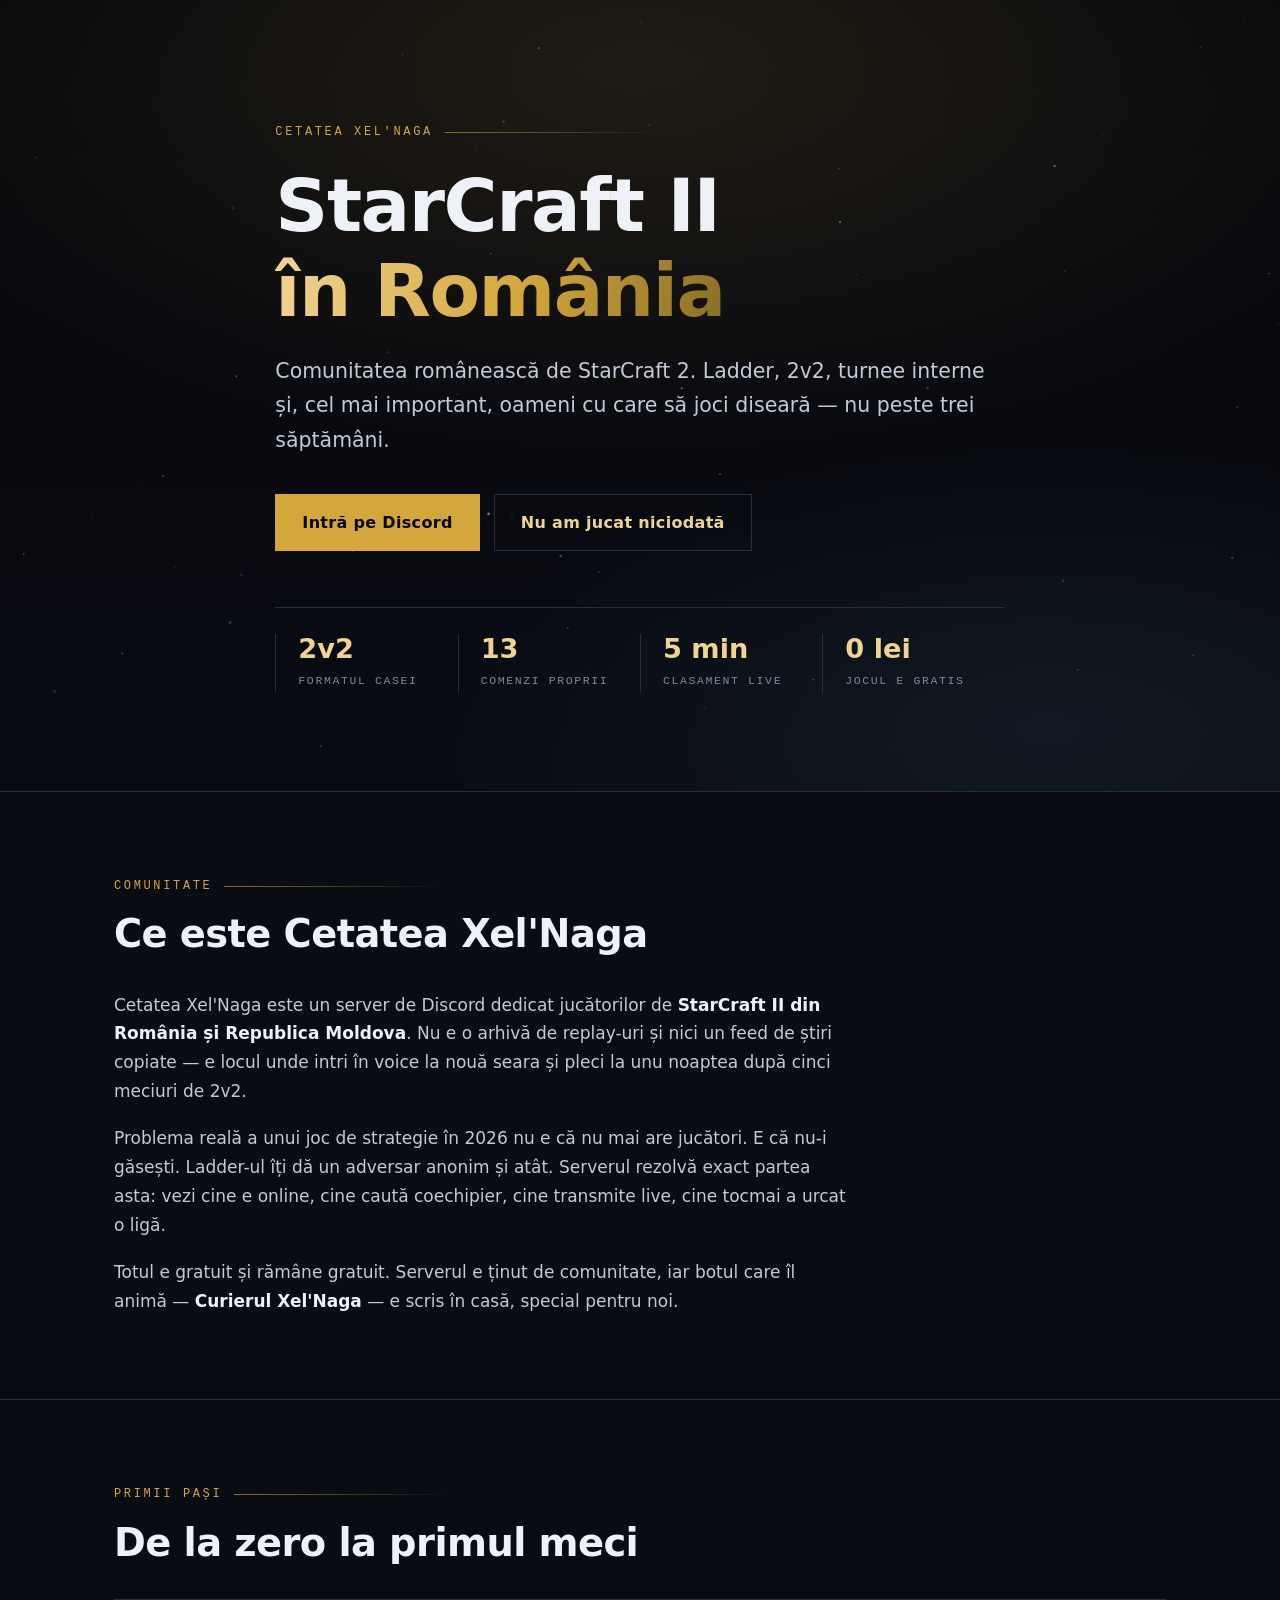
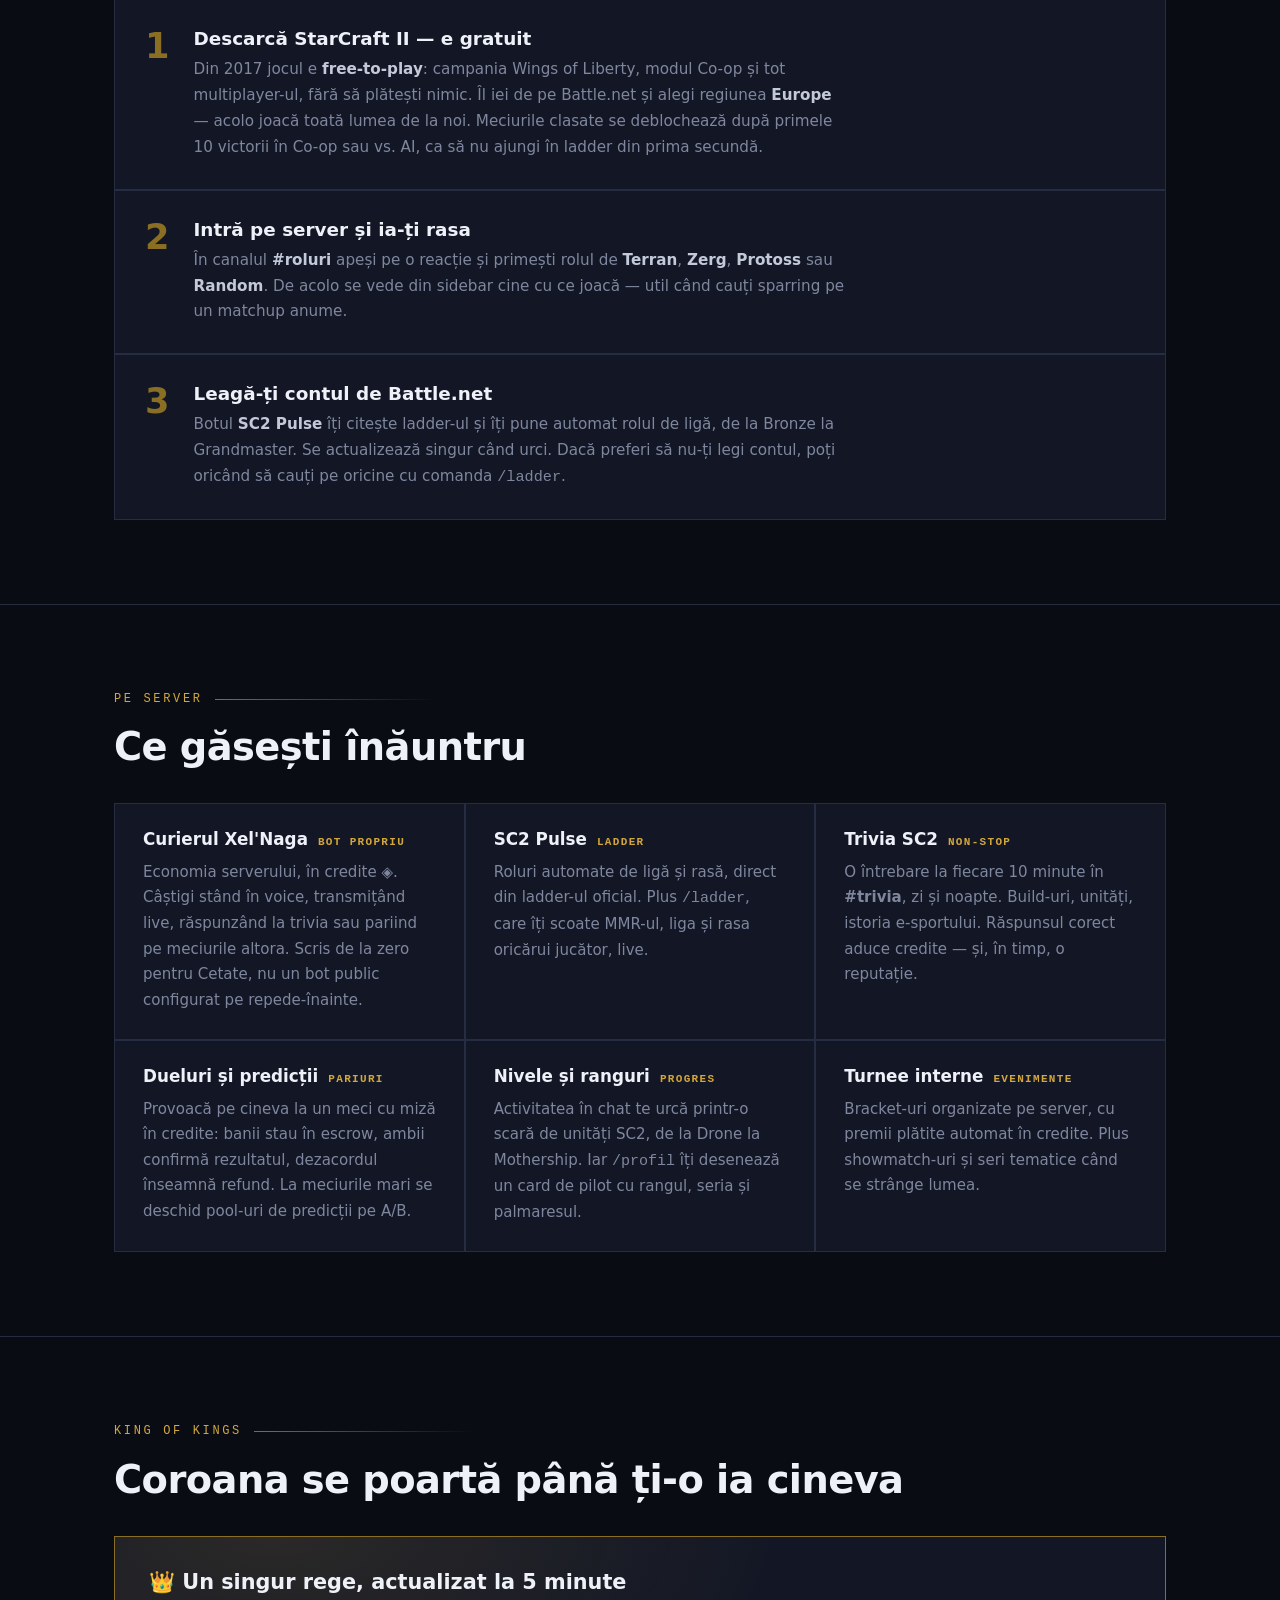
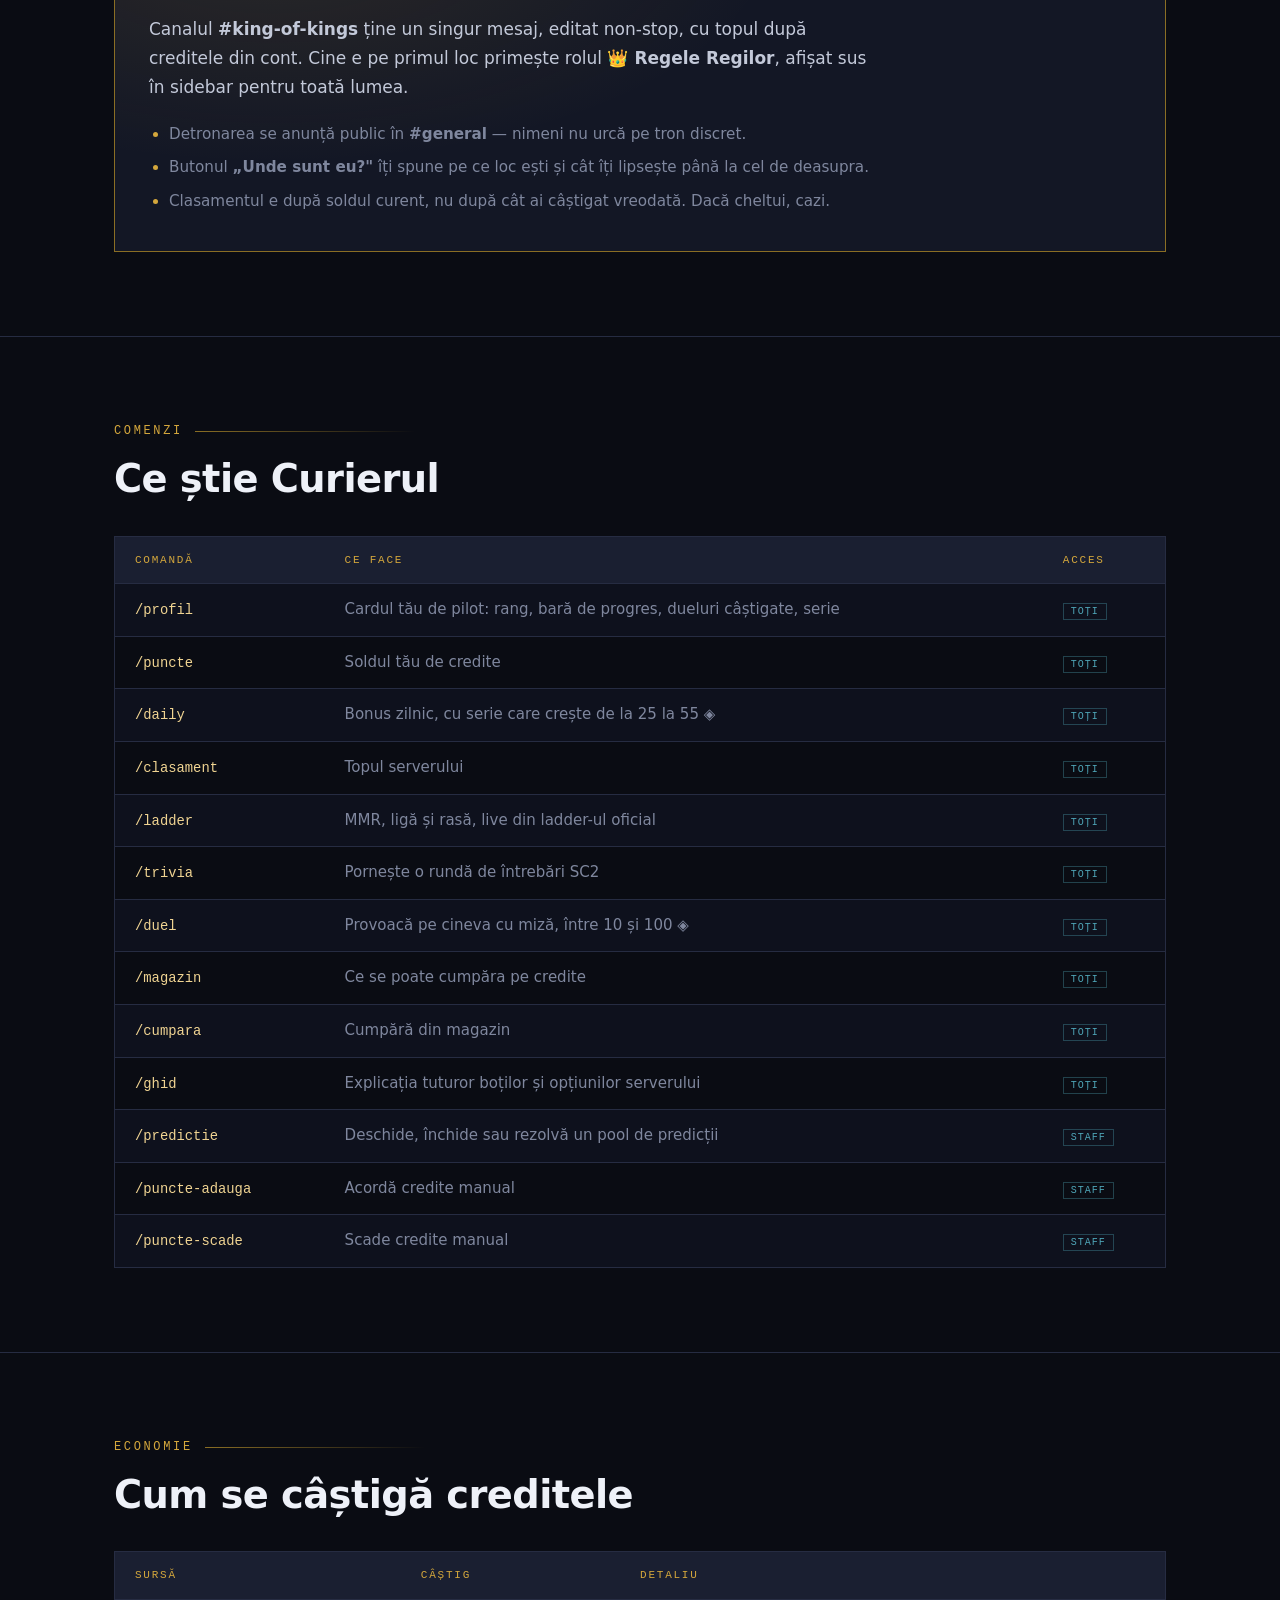
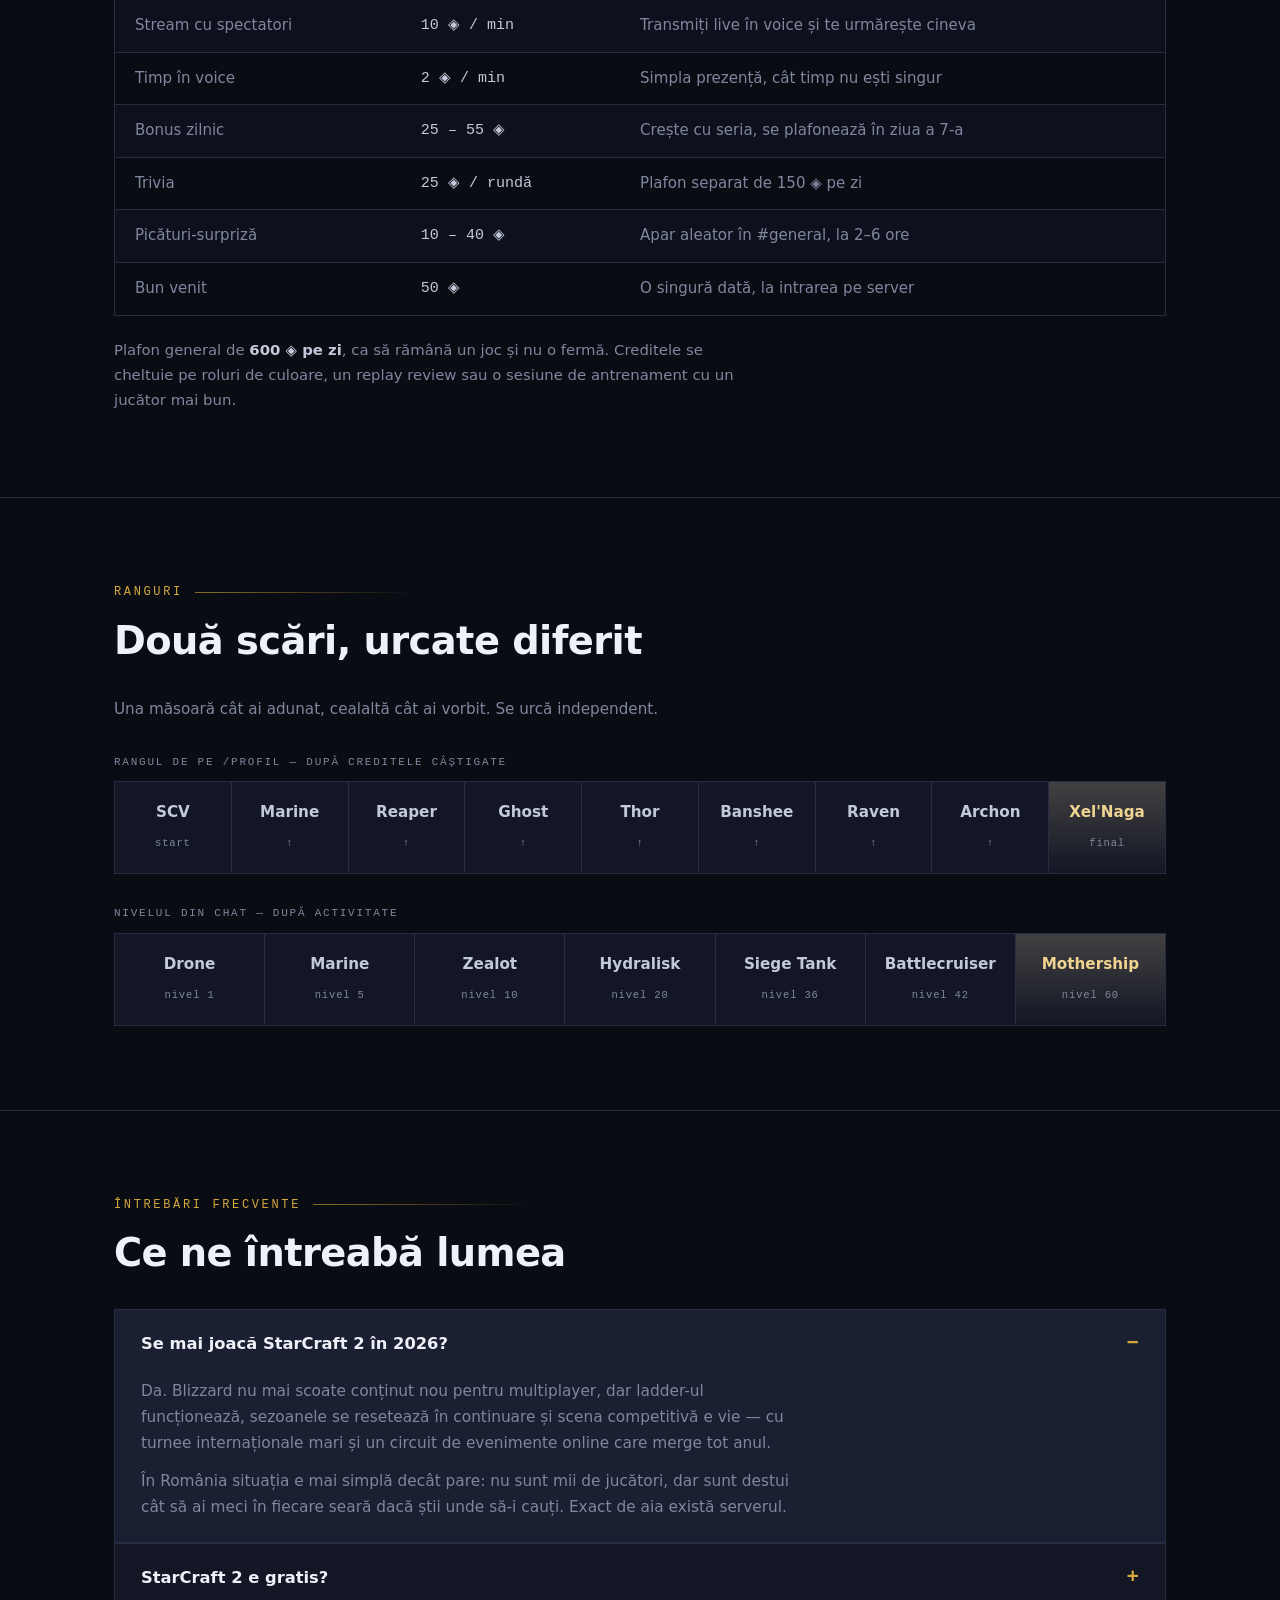
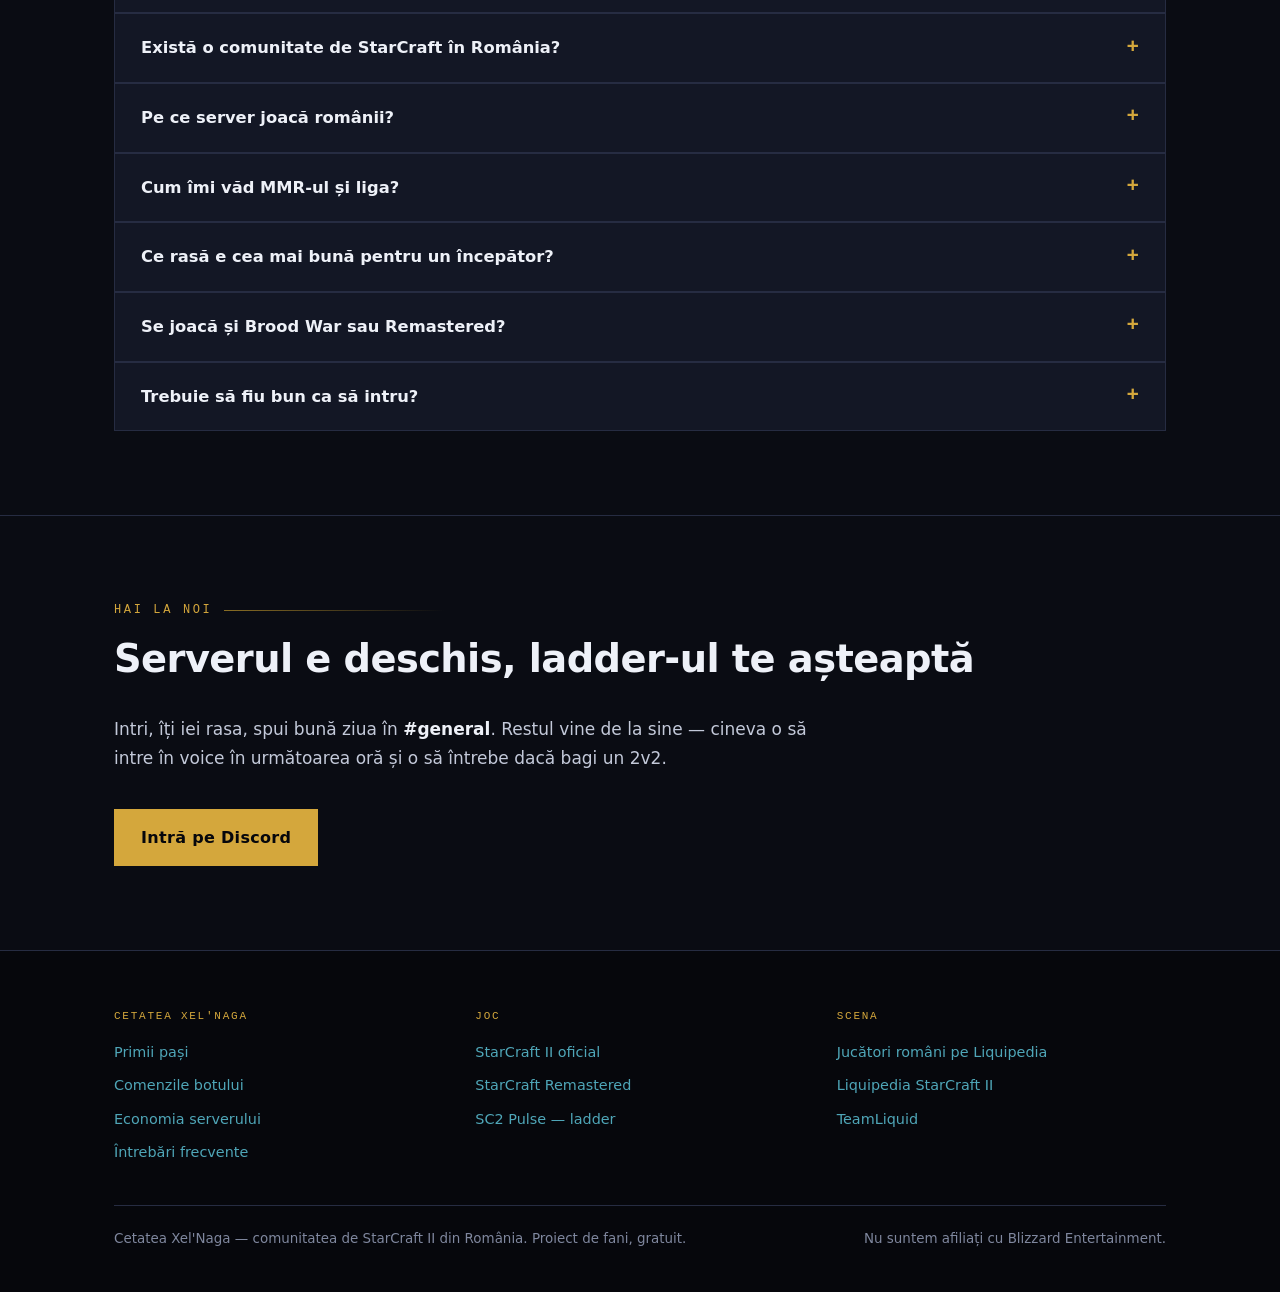
==== index.html @ 4ae1c385 "Add files via upload" ====
<!doctype html>
<html lang="ro">
<head>
<meta charset="utf-8">
<meta name="viewport" content="width=device-width, initial-scale=1">
<meta name="color-scheme" content="dark">
<meta name="theme-color" content="#0A0C13">

<title>StarCraft România — comunitatea de StarCraft II</title>
<meta name="description" content="Comunitatea de StarCraft II din România: Discord activ, meciuri 2v2 în fiecare seară, ladder, turnee interne și clasamente proprii. Intrarea e liberă.">

<link rel="canonical" href="https://starcraftromania.github.io/">
<link rel="alternate" hreflang="ro" href="https://starcraftromania.github.io/">
<link rel="alternate" hreflang="x-default" href="https://starcraftromania.github.io/">

<meta name="robots" content="index, follow, max-image-preview:large, max-snippet:-1, max-video-preview:-1">
<meta name="author" content="Cetatea Xel'Naga">

<meta property="og:type" content="website">
<meta property="og:locale" content="ro_RO">
<meta property="og:site_name" content="Cetatea Xel'Naga">
<meta property="og:title" content="StarCraft România — comunitatea de StarCraft II">
<meta property="og:description" content="Discord activ, meciuri 2v2 în fiecare seară, ladder, turnee interne și clasamente proprii. Jocul e gratuit, intrarea la fel.">
<meta property="og:url" content="https://starcraftromania.github.io/">
<meta property="og:image" content="https://starcraftromania.github.io/og.png">
<meta property="og:image:width" content="1200">
<meta property="og:image:height" content="630">
<meta property="og:image:alt" content="Cetatea Xel'Naga — StarCraft II România">

<meta name="twitter:card" content="summary_large_image">
<meta name="twitter:title" content="StarCraft România — comunitatea de StarCraft II">
<meta name="twitter:description" content="Discord activ, meciuri 2v2 în fiecare seară, ladder, turnee interne și clasamente proprii.">
<meta name="twitter:image" content="https://starcraftromania.github.io/og.png">

<link rel="icon" href="/favicon.svg" type="image/svg+xml">
<link rel="apple-touch-icon" href="/og.png">

<script type="application/ld+json">
{
  "@context": "https://schema.org",
  "@graph": [
    {
      "@type": "WebSite",
      "@id": "https://starcraftromania.github.io/#website",
      "url": "https://starcraftromania.github.io/",
      "name": "Cetatea Xel'Naga — StarCraft România",
      "description": "Comunitatea de StarCraft II din România.",
      "inLanguage": "ro-RO",
      "publisher": { "@id": "https://starcraftromania.github.io/#org" }
    },
    {
      "@type": "Organization",
      "@id": "https://starcraftromania.github.io/#org",
      "name": "Cetatea Xel'Naga",
      "alternateName": "StarCraft România",
      "url": "https://starcraftromania.github.io/",
      "logo": "https://starcraftromania.github.io/og.png",
      "description": "Comunitate românească de StarCraft II și StarCraft: Remastered.",
      "areaServed": { "@type": "Country", "name": "România" },
      "sameAs": ["https://discord.gg/ZuGDmpeRm3"]
    },
    {
      "@type": "WebPage",
      "@id": "https://starcraftromania.github.io/#webpage",
      "url": "https://starcraftromania.github.io/",
      "name": "StarCraft România — comunitatea de StarCraft II",
      "isPartOf": { "@id": "https://starcraftromania.github.io/#website" },
      "about": {
        "@type": "VideoGame",
        "name": "StarCraft II",
        "genre": "Real-time strategy",
        "publisher": { "@type": "Organization", "name": "Blizzard Entertainment" }
      },
      "inLanguage": "ro-RO"
    },
    {
      "@type": "FAQPage",
      "@id": "https://starcraftromania.github.io/#faq",
      "isPartOf": { "@id": "https://starcraftromania.github.io/#webpage" },
      "mainEntity": [
        {
          "@type": "Question",
          "name": "Se mai joacă StarCraft 2 în 2026?",
          "acceptedAnswer": {
            "@type": "Answer",
            "text": "Da. Blizzard nu mai scoate conținut nou pentru multiplayer, dar ladder-ul funcționează, sezoanele se resetează în continuare și scena competitivă e vie. În România nu sunt mii de jucători, dar sunt destui cât să ai meci în fiecare seară dacă știi unde să-i cauți."
          }
        },
        {
          "@type": "Question",
          "name": "StarCraft 2 e gratis?",
          "acceptedAnswer": {
            "@type": "Answer",
            "text": "Da. Din noiembrie 2017 jocul e free-to-play: primești campania Wings of Liberty, modul Arcade, meciurile vs. AI și tot multiplayer-ul competitiv fără să plătești. Celelalte campanii și comandanții de Co-op se cumpără opțional, dar nu schimbă meciurile 1v1 sau 2v2."
          }
        },
        {
          "@type": "Question",
          "name": "Există o comunitate de StarCraft în România?",
          "acceptedAnswer": {
            "@type": "Answer",
            "text": "Da — Cetatea Xel'Naga. Site-urile românești mai vechi de StarCraft au rămas fără actualizări de ani buni, iar discuția s-a mutat pe Discord. Serverul e activ zilnic, cu voice, ladder, turnee interne și clasamente proprii."
          }
        },
        {
          "@type": "Question",
          "name": "Pe ce server joacă românii StarCraft II?",
          "acceptedAnswer": {
            "@type": "Answer",
            "text": "Pe regiunea Europe. Ping-ul din România către serverele europene e bun, iar acolo e populația care contează pentru matchmaking. Contul e legat de regiune, deci alege Europe de la început."
          }
        },
        {
          "@type": "Question",
          "name": "Cum îmi văd MMR-ul și liga la StarCraft II?",
          "acceptedAnswer": {
            "@type": "Answer",
            "text": "Direct în joc, la profil, sau pe serverul de Discord cu comanda /ladder nume-jucător — botul întreabă baza de date publică de ladder și întoarce MMR-ul, liga și rasa oricărui jucător."
          }
        },
        {
          "@type": "Question",
          "name": "Ce rasă e cea mai bună pentru un începător la StarCraft II?",
          "acceptedAnswer": {
            "@type": "Answer",
            "text": "Terran te învață cel mai mult despre mecanica jocului, dar cere multe clicuri. Protoss iartă cel mai mult la început. Zerg e cel mai greu de învățat și cel mai satisfăcător după. Cel mai important e să rămâi pe o rasă câteva luni."
          }
        },
        {
          "@type": "Question",
          "name": "Se joacă și StarCraft Brood War sau Remastered în România?",
          "acceptedAnswer": {
            "@type": "Answer",
            "text": "Da, sunt jucători pe ambele. StarCraft: Remastered are propriul ladder și propria comunitate, iar pe server se organizează meciuri și pentru varianta clasică."
          }
        },
        {
          "@type": "Question",
          "name": "Trebuie să fiu bun ca să intru pe server?",
          "acceptedAnswer": {
            "@type": "Answer",
            "text": "Nu. Majoritatea membrilor sunt între Bronze și Diamond, iar jucătorii mai buni dau replay review dacă le ceri. Serverul e deschis inclusiv celor care tocmai au instalat jocul."
          }
        }
      ]
    }
  ]
}
</script>

<link rel="preload" as="font" type="font/woff2" href="/fonts/ChakraPetch-latin-ext-9cc6078d.woff2" crossorigin>
<link rel="preload" as="font" type="font/woff2" href="/fonts/ChakraPetch-latin-d09f6c28.woff2" crossorigin>
<link rel="stylesheet" href="/fonts/fonts.css">

<style>
  :root {
    /* Deliberate single-theme design: the void, lit by Xel'Naga gold. */
    --void:      #0A0C13;
    --void-deep: #06070C;
    --hull:      #131725;
    --hull-2:    #1A1F31;
    --line:      #262C42;
    --gold:      #D4A73C;
    --gold-lit:  #F0D492;
    --gold-dim:  #8A6E24;
    --khaydarin: #4FA6B8;
    --text:      #C3C9D9;
    --muted:     #7F879E;
    --white:     #EEF1F8;

    --display: "Chakra Petch", "Segoe UI", system-ui, sans-serif;
    --body: "IBM Plex Sans", "Segoe UI", system-ui, -apple-system, sans-serif;
    --mono: "IBM Plex Mono", ui-monospace, "SF Mono", Menlo, monospace;

    --measure: 68ch;
    --shell: 1100px;
  }

  * { box-sizing: border-box; }

  body {
    margin: 0;
    background: var(--void);
    color: var(--text);
    font-family: var(--body);
    font-size: 17px;
    line-height: 1.7;
    -webkit-font-smoothing: antialiased;
    overflow-x: hidden;
  }

  ::selection { background: var(--gold); color: var(--void-deep); }

  a { color: var(--khaydarin); text-decoration: none; }
  a:hover { color: var(--gold-lit); text-decoration: underline; text-underline-offset: 3px; }
  a:focus-visible, button:focus-visible {
    outline: 2px solid var(--gold);
    outline-offset: 3px;
    border-radius: 2px;
  }

  h1, h2, h3 {
    font-family: var(--display);
    color: var(--white);
    text-wrap: balance;
    margin: 0;
    line-height: 1.15;
  }

  p { margin: 0; max-width: var(--measure); }

  .shell {
    max-width: var(--shell);
    margin-inline: auto;
    padding-inline: 24px;
  }

  /* ---------- HERO ---------- */

  .hero {
    position: relative;
    min-height: 88vh;
    display: flex;
    align-items: center;
    overflow: hidden;
    border-bottom: 1px solid var(--line);
    background:
      radial-gradient(120% 90% at 50% 8%, rgba(212,167,60,0.13), transparent 55%),
      radial-gradient(80% 60% at 82% 92%, rgba(79,166,184,0.09), transparent 60%),
      linear-gradient(180deg, var(--void-deep), var(--void));
  }

  #starfield {
    position: absolute;
    inset: 0;
    width: 100%;
    height: 100%;
    display: block;
    pointer-events: none;
  }

  .hero .shell { position: relative; z-index: 1; padding-block: 96px 72px; }

  .eyebrow {
    font-family: var(--mono);
    font-size: 12px;
    letter-spacing: 0.22em;
    text-transform: uppercase;
    color: var(--gold);
    display: flex;
    align-items: center;
    gap: 12px;
  }
  .eyebrow::after {
    content: "";
    flex: 1;
    height: 1px;
    background: linear-gradient(90deg, var(--gold-dim), transparent);
    max-width: 220px;
  }

  h1 {
    font-size: clamp(2.6rem, 7vw, 4.6rem);
    font-weight: 700;
    letter-spacing: -0.02em;
    margin-block: 22px 20px;
  }
  h1 .lit {
    background: linear-gradient(100deg, var(--gold-lit), var(--gold) 55%, var(--gold-dim));
    -webkit-background-clip: text;
    background-clip: text;
    color: transparent;
  }

  .lede {
    font-size: clamp(1.05rem, 2.2vw, 1.28rem);
    color: var(--text);
    max-width: 56ch;
  }

  .cta-row {
    display: flex;
    flex-wrap: wrap;
    gap: 14px;
    margin-top: 36px;
  }

  .btn {
    font-family: var(--display);
    font-weight: 600;
    font-size: 1rem;
    letter-spacing: 0.02em;
    padding: 14px 26px;
    border: 1px solid var(--gold);
    background: var(--gold);
    color: var(--void-deep);
    cursor: pointer;
    transition: transform 0.15s ease, box-shadow 0.15s ease, background 0.15s ease;
    display: inline-flex;
    align-items: center;
    gap: 10px;
  }
  .btn:hover {
    background: var(--gold-lit);
    color: var(--void-deep);
    text-decoration: none;
    transform: translateY(-2px);
    box-shadow: 0 10px 30px rgba(212,167,60,0.25);
  }
  .btn.ghost {
    background: transparent;
    color: var(--gold-lit);
    border-color: var(--line);
  }
  .btn.ghost:hover {
    background: rgba(212,167,60,0.08);
    border-color: var(--gold);
    color: var(--gold-lit);
  }

  .facts {
    display: grid;
    grid-template-columns: repeat(auto-fit, minmax(150px, 1fr));
    gap: 22px 0;
    margin-top: 56px;
    border-top: 1px solid var(--line);
    padding-top: 26px;
  }
  .fact {
    padding-left: 22px;
    border-left: 1px solid var(--line);
  }
  .fact b {
    display: block;
    font-family: var(--display);
    font-size: 1.7rem;
    font-weight: 700;
    color: var(--gold-lit);
    line-height: 1.1;
    font-variant-numeric: tabular-nums;
  }
  .fact span {
    font-family: var(--mono);
    font-size: 11.5px;
    letter-spacing: 0.14em;
    text-transform: uppercase;
    color: var(--muted);
  }

  /* ---------- SECTIONS ---------- */

  section { padding-block: 84px; border-bottom: 1px solid var(--line); }
  section:last-of-type { border-bottom: none; }

  .sec-head { margin-bottom: 34px; }
  .sec-head h2 {
    font-size: clamp(1.7rem, 3.6vw, 2.4rem);
    font-weight: 600;
    letter-spacing: -0.015em;
    margin-top: 16px;
  }

  .prose { display: flex; flex-direction: column; gap: 18px; }
  .prose p { color: var(--text); }
  .prose strong { color: var(--white); font-weight: 600; }

  /* ---------- STEPS ---------- */

  .steps {
    display: grid;
    gap: 2px;
    background: var(--line);
    border: 1px solid var(--line);
  }
  .step {
    background: var(--hull);
    padding: 28px 30px;
    display: grid;
    grid-template-columns: auto 1fr;
    gap: 24px;
    align-items: start;
  }
  .step .num {
    font-family: var(--display);
    font-size: 2.2rem;
    font-weight: 700;
    color: var(--gold-dim);
    line-height: 1;
    font-variant-numeric: tabular-nums;
  }
  .step h3 { font-size: 1.15rem; font-weight: 600; margin-bottom: 8px; }
  .step p { color: var(--muted); font-size: 0.95rem; }
  .step p strong { color: var(--text); }

  /* ---------- BOT GRID ---------- */

  .grid {
    display: grid;
    grid-template-columns: repeat(auto-fit, minmax(280px, 1fr));
    gap: 2px;
    background: var(--line);
    border: 1px solid var(--line);
  }
  .cell {
    background: var(--hull);
    padding: 26px 28px;
    display: flex;
    flex-direction: column;
    gap: 10px;
  }
  .cell h3 {
    font-size: 1.05rem;
    font-weight: 600;
    display: flex;
    align-items: baseline;
    gap: 10px;
  }
  .cell h3 em {
    font-family: var(--mono);
    font-style: normal;
    font-size: 11px;
    letter-spacing: 0.12em;
    text-transform: uppercase;
    color: var(--gold);
  }
  .cell p { font-size: 0.94rem; color: var(--muted); }

  /* ---------- TABLE ---------- */

  .table-wrap { overflow-x: auto; border: 1px solid var(--line); }
  table {
    width: 100%;
    border-collapse: collapse;
    font-size: 0.94rem;
    min-width: 520px;
  }
  thead th {
    font-family: var(--mono);
    font-size: 11px;
    letter-spacing: 0.16em;
    text-transform: uppercase;
    color: var(--gold);
    text-align: left;
    padding: 14px 20px;
    background: var(--hull-2);
    border-bottom: 1px solid var(--line);
    font-weight: 500;
  }
  tbody td {
    padding: 13px 20px;
    border-bottom: 1px solid var(--line);
    vertical-align: top;
    color: var(--muted);
  }
  tbody tr:last-child td { border-bottom: none; }
  tbody tr:nth-child(odd) { background: rgba(19,23,37,0.55); }
  tbody tr:hover { background: rgba(212,167,60,0.05); }
  td code {
    font-family: var(--mono);
    color: var(--gold-lit);
    font-size: 0.92em;
    white-space: nowrap;
  }
  td.num { font-family: var(--mono); font-variant-numeric: tabular-nums; color: var(--text); white-space: nowrap; }
  .tag {
    font-family: var(--mono);
    font-size: 10px;
    letter-spacing: 0.1em;
    text-transform: uppercase;
    color: var(--khaydarin);
    border: 1px solid rgba(79,166,184,0.35);
    padding: 2px 7px;
    white-space: nowrap;
  }

  /* ---------- RANK LADDER ---------- */

  .ladder {
    display: grid;
    grid-template-columns: repeat(auto-fit, minmax(112px, 1fr));
    gap: 1px;
    background: var(--line);
    border: 1px solid var(--line);
    margin-top: 8px;
  }
  .rung {
    background: var(--hull);
    padding: 18px 10px;
    text-align: center;
  }
  .rung b {
    display: block;
    font-family: var(--display);
    font-size: 0.95rem;
    font-weight: 600;
    color: var(--text);
  }
  .rung span {
    font-family: var(--mono);
    font-size: 10.5px;
    letter-spacing: 0.08em;
    color: var(--muted);
    font-variant-numeric: tabular-nums;
  }
  .rung:last-child { background: linear-gradient(180deg, rgba(212,167,60,0.16), var(--hull)); }
  .rung:last-child b { color: var(--gold-lit); }

  .ladder-label {
    font-family: var(--mono);
    font-size: 11px;
    letter-spacing: 0.16em;
    text-transform: uppercase;
    color: var(--muted);
    margin-bottom: 10px;
    margin-top: 30px;
  }

  /* ---------- CROWN PANEL ---------- */

  .crown {
    border: 1px solid var(--gold-dim);
    background:
      radial-gradient(80% 120% at 15% 0%, rgba(212,167,60,0.12), transparent 60%),
      var(--hull);
    padding: 34px 34px 36px;
    display: grid;
    gap: 20px;
  }
  .crown h3 { font-size: 1.3rem; font-weight: 600; }
  .crown p { color: var(--text); }
  .crown ul {
    margin: 0;
    padding-left: 20px;
    color: var(--muted);
    font-size: 0.95rem;
    display: grid;
    gap: 8px;
  }
  .crown li::marker { color: var(--gold); }

  /* ---------- FAQ ---------- */

  .faq { display: grid; gap: 2px; background: var(--line); border: 1px solid var(--line); }
  details { background: var(--hull); }
  details[open] { background: var(--hull-2); }
  summary {
    cursor: pointer;
    padding: 20px 26px;
    font-family: var(--display);
    font-weight: 600;
    font-size: 1.02rem;
    color: var(--white);
    list-style: none;
    display: flex;
    justify-content: space-between;
    align-items: center;
    gap: 20px;
  }
  summary::-webkit-details-marker { display: none; }
  summary::after {
    content: "+";
    font-family: var(--mono);
    color: var(--gold);
    font-size: 1.3rem;
    line-height: 1;
    flex-shrink: 0;
  }
  details[open] summary::after { content: "−"; }
  details > div {
    padding: 0 26px 22px;
    color: var(--muted);
    font-size: 0.96rem;
  }
  details > div p + p { margin-top: 12px; }

  /* ---------- FOOTER ---------- */

  footer {
    background: var(--void-deep);
    border-top: 1px solid var(--line);
    padding-block: 56px 44px;
    color: var(--muted);
    font-size: 0.9rem;
  }
  .foot-grid {
    display: grid;
    grid-template-columns: repeat(auto-fit, minmax(200px, 1fr));
    gap: 32px;
    margin-bottom: 40px;
  }
  .foot-grid h4 {
    font-family: var(--mono);
    font-size: 11px;
    letter-spacing: 0.16em;
    text-transform: uppercase;
    color: var(--gold);
    margin: 0 0 14px;
    font-weight: 500;
  }
  .foot-grid ul { list-style: none; margin: 0; padding: 0; display: grid; gap: 9px; }
  .foot-note {
    border-top: 1px solid var(--line);
    padding-top: 22px;
    font-size: 0.84rem;
    display: flex;
    flex-wrap: wrap;
    gap: 12px 28px;
    justify-content: space-between;
  }

  @media (max-width: 640px) {
    body { font-size: 16px; }
    section { padding-block: 60px; }
    .hero .shell { padding-block: 72px 56px; }
    .facts { grid-template-columns: repeat(2, 1fr); gap: 20px 0; }
    .fact { padding-left: 16px; }
    .fact b { font-size: 1.45rem; }
    .step { grid-template-columns: 1fr; gap: 12px; padding: 24px; }
    .step .num { font-size: 1.5rem; }
    .crown { padding: 26px 22px 28px; }
  }

  @media (prefers-reduced-motion: reduce) {
    * { animation: none !important; transition: none !important; }
  }
</style>
</head>
<body>
<header class="hero">
  <canvas id="starfield" aria-hidden="true"></canvas>
  <div class="shell">
    <p class="eyebrow">Cetatea Xel'Naga</p>
    <h1>StarCraft II<br><span class="lit">în România</span></h1>
    <p class="lede">
      Comunitatea românească de StarCraft 2. Ladder, 2v2, turnee interne și,
      cel mai important, oameni cu care să joci diseară — nu peste trei săptămâni.
    </p>
    <div class="cta-row">
      <a class="btn" href="https://discord.gg/ZuGDmpeRm3" rel="noopener">Intră pe Discord</a>
      <a class="btn ghost" href="#primii-pasi">Nu am jucat niciodată</a>
    </div>
    <div class="facts">
      <div class="fact"><b>2v2</b><span>Formatul casei</span></div>
      <div class="fact"><b>13</b><span>Comenzi proprii</span></div>
      <div class="fact"><b>5 min</b><span>Clasament live</span></div>
      <div class="fact"><b>0 lei</b><span>Jocul e gratis</span></div>
    </div>
  </div>
</header>

<main>

<section id="comunitate">
  <div class="shell">
    <div class="sec-head">
      <p class="eyebrow">Comunitate</p>
      <h2>Ce este Cetatea Xel'Naga</h2>
    </div>
    <div class="prose">
      <p>
        Cetatea Xel'Naga este un server de Discord dedicat jucătorilor de <strong>StarCraft II din
        România și Republica Moldova</strong>. Nu e o arhivă de replay-uri și nici un feed de știri
        copiate — e locul unde intri în voice la nouă seara și pleci la unu noaptea după cinci meciuri
        de 2v2.
      </p>
      <p>
        Problema reală a unui joc de strategie în 2026 nu e că nu mai are jucători. E că nu-i găsești.
        Ladder-ul îți dă un adversar anonim și atât. Serverul rezolvă exact partea asta: vezi cine e
        online, cine caută coechipier, cine transmite live, cine tocmai a urcat o ligă.
      </p>
      <p>
        Totul e gratuit și rămâne gratuit. Serverul e ținut de comunitate, iar botul care îl animă —
        <strong>Curierul Xel'Naga</strong> — e scris în casă, special pentru noi.
      </p>
    </div>
  </div>
</section>

<section id="primii-pasi">
  <div class="shell">
    <div class="sec-head">
      <p class="eyebrow">Primii pași</p>
      <h2>De la zero la primul meci</h2>
    </div>
    <div class="steps">
      <div class="step">
        <div class="num">1</div>
        <div>
          <h3>Descarcă StarCraft II — e gratuit</h3>
          <p>
            Din 2017 jocul e <strong>free-to-play</strong>: campania Wings of Liberty, modul Co-op și
            tot multiplayer-ul, fără să plătești nimic. Îl iei de pe Battle.net și alegi regiunea
            <strong>Europe</strong> — acolo joacă toată lumea de la noi. Meciurile clasate se
            deblochează după primele 10 victorii în Co-op sau vs. AI, ca să nu ajungi în ladder din
            prima secundă.
          </p>
        </div>
      </div>
      <div class="step">
        <div class="num">2</div>
        <div>
          <h3>Intră pe server și ia-ți rasa</h3>
          <p>
            În canalul <strong>#roluri</strong> apeși pe o reacție și primești rolul de
            <strong>Terran</strong>, <strong>Zerg</strong>, <strong>Protoss</strong> sau
            <strong>Random</strong>. De acolo se vede din sidebar cine cu ce joacă — util când cauți
            sparring pe un matchup anume.
          </p>
        </div>
      </div>
      <div class="step">
        <div class="num">3</div>
        <div>
          <h3>Leagă-ți contul de Battle.net</h3>
          <p>
            Botul <strong>SC2 Pulse</strong> îți citește ladder-ul și îți pune automat rolul de ligă,
            de la Bronze la Grandmaster. Se actualizează singur când urci. Dacă preferi să nu-ți legi
            contul, poți oricând să cauți pe oricine cu comanda <code>/ladder</code>.
          </p>
        </div>
      </div>
    </div>
  </div>
</section>

<section id="server">
  <div class="shell">
    <div class="sec-head">
      <p class="eyebrow">Pe server</p>
      <h2>Ce găsești înăuntru</h2>
    </div>
    <div class="grid">
      <div class="cell">
        <h3>Curierul Xel'Naga <em>bot propriu</em></h3>
        <p>
          Economia serverului, în credite ◈. Câștigi stând în voice, transmițând live, răspunzând la
          trivia sau pariind pe meciurile altora. Scris de la zero pentru Cetate, nu un bot public
          configurat pe repede-înainte.
        </p>
      </div>
      <div class="cell">
        <h3>SC2 Pulse <em>ladder</em></h3>
        <p>
          Roluri automate de ligă și rasă, direct din ladder-ul oficial. Plus <code>/ladder</code>,
          care îți scoate MMR-ul, liga și rasa oricărui jucător, live.
        </p>
      </div>
      <div class="cell">
        <h3>Trivia SC2 <em>non-stop</em></h3>
        <p>
          O întrebare la fiecare 10 minute în <strong>#trivia</strong>, zi și noapte. Build-uri,
          unități, istoria e-sportului. Răspunsul corect aduce credite — și, în timp, o reputație.
        </p>
      </div>
      <div class="cell">
        <h3>Dueluri și predicții <em>pariuri</em></h3>
        <p>
          Provoacă pe cineva la un meci cu miză în credite: banii stau în escrow, ambii confirmă
          rezultatul, dezacordul înseamnă refund. La meciurile mari se deschid pool-uri de predicții
          pe A/B.
        </p>
      </div>
      <div class="cell">
        <h3>Nivele și ranguri <em>progres</em></h3>
        <p>
          Activitatea în chat te urcă printr-o scară de unități SC2, de la Drone la Mothership. Iar
          <code>/profil</code> îți desenează un card de pilot cu rangul, seria și palmaresul.
        </p>
      </div>
      <div class="cell">
        <h3>Turnee interne <em>evenimente</em></h3>
        <p>
          Bracket-uri organizate pe server, cu premii plătite automat în credite. Plus showmatch-uri
          și seri tematice când se strânge lumea.
        </p>
      </div>
    </div>
  </div>
</section>

<section id="king-of-kings">
  <div class="shell">
    <div class="sec-head">
      <p class="eyebrow">King of Kings</p>
      <h2>Coroana se poartă până ți-o ia cineva</h2>
    </div>
    <div class="crown">
      <h3>👑 Un singur rege, actualizat la 5 minute</h3>
      <p>
        Canalul <strong>#king-of-kings</strong> ține un singur mesaj, editat non-stop, cu topul după
        creditele din cont. Cine e pe primul loc primește rolul <strong>👑 Regele Regilor</strong>,
        afișat sus în sidebar pentru toată lumea.
      </p>
      <ul>
        <li>Detronarea se anunță public în <strong>#general</strong> — nimeni nu urcă pe tron discret.</li>
        <li>Butonul <strong>„Unde sunt eu?"</strong> îți spune pe ce loc ești și cât îți lipsește până la cel de deasupra.</li>
        <li>Clasamentul e după soldul curent, nu după cât ai câștigat vreodată. Dacă cheltui, cazi.</li>
      </ul>
    </div>
  </div>
</section>

<section id="comenzi">
  <div class="shell">
    <div class="sec-head">
      <p class="eyebrow">Comenzi</p>
      <h2>Ce știe Curierul</h2>
    </div>
    <div class="table-wrap">
      <table>
        <thead>
          <tr><th>Comandă</th><th>Ce face</th><th>Acces</th></tr>
        </thead>
        <tbody>
          <tr><td><code>/profil</code></td><td>Cardul tău de pilot: rang, bară de progres, dueluri câștigate, serie</td><td><span class="tag">Toți</span></td></tr>
          <tr><td><code>/puncte</code></td><td>Soldul tău de credite</td><td><span class="tag">Toți</span></td></tr>
          <tr><td><code>/daily</code></td><td>Bonus zilnic, cu serie care crește de la 25 la 55 ◈</td><td><span class="tag">Toți</span></td></tr>
          <tr><td><code>/clasament</code></td><td>Topul serverului</td><td><span class="tag">Toți</span></td></tr>
          <tr><td><code>/ladder</code></td><td>MMR, ligă și rasă, live din ladder-ul oficial</td><td><span class="tag">Toți</span></td></tr>
          <tr><td><code>/trivia</code></td><td>Pornește o rundă de întrebări SC2</td><td><span class="tag">Toți</span></td></tr>
          <tr><td><code>/duel</code></td><td>Provoacă pe cineva cu miză, între 10 și 100 ◈</td><td><span class="tag">Toți</span></td></tr>
          <tr><td><code>/magazin</code></td><td>Ce se poate cumpăra pe credite</td><td><span class="tag">Toți</span></td></tr>
          <tr><td><code>/cumpara</code></td><td>Cumpără din magazin</td><td><span class="tag">Toți</span></td></tr>
          <tr><td><code>/ghid</code></td><td>Explicația tuturor boților și opțiunilor serverului</td><td><span class="tag">Toți</span></td></tr>
          <tr><td><code>/predictie</code></td><td>Deschide, închide sau rezolvă un pool de predicții</td><td><span class="tag">Staff</span></td></tr>
          <tr><td><code>/puncte-adauga</code></td><td>Acordă credite manual</td><td><span class="tag">Staff</span></td></tr>
          <tr><td><code>/puncte-scade</code></td><td>Scade credite manual</td><td><span class="tag">Staff</span></td></tr>
        </tbody>
      </table>
    </div>
  </div>
</section>

<section id="economie">
  <div class="shell">
    <div class="sec-head">
      <p class="eyebrow">Economie</p>
      <h2>Cum se câștigă creditele</h2>
    </div>
    <div class="table-wrap">
      <table>
        <thead>
          <tr><th>Sursă</th><th>Câștig</th><th>Detaliu</th></tr>
        </thead>
        <tbody>
          <tr><td>Stream cu spectatori</td><td class="num">10 ◈ / min</td><td>Transmiți live în voice și te urmărește cineva</td></tr>
          <tr><td>Timp în voice</td><td class="num">2 ◈ / min</td><td>Simpla prezență, cât timp nu ești singur</td></tr>
          <tr><td>Bonus zilnic</td><td class="num">25 – 55 ◈</td><td>Crește cu seria, se plafonează în ziua a 7-a</td></tr>
          <tr><td>Trivia</td><td class="num">25 ◈ / rundă</td><td>Plafon separat de 150 ◈ pe zi</td></tr>
          <tr><td>Picături-surpriză</td><td class="num">10 – 40 ◈</td><td>Apar aleator în #general, la 2–6 ore</td></tr>
          <tr><td>Bun venit</td><td class="num">50 ◈</td><td>O singură dată, la intrarea pe server</td></tr>
        </tbody>
      </table>
    </div>
    <p style="margin-top:22px; color: var(--muted); font-size: 0.93rem;">
      Plafon general de <strong style="color:var(--text)">600 ◈ pe zi</strong>, ca să rămână un joc și
      nu o fermă. Creditele se cheltuie pe roluri de culoare, un replay review sau o sesiune de
      antrenament cu un jucător mai bun.
    </p>
  </div>
</section>

<section id="ranguri">
  <div class="shell">
    <div class="sec-head">
      <p class="eyebrow">Ranguri</p>
      <h2>Două scări, urcate diferit</h2>
    </div>
    <p style="color: var(--muted); font-size:0.95rem;">
      Una măsoară cât ai adunat, cealaltă cât ai vorbit. Se urcă independent.
    </p>

    <p class="ladder-label">Rangul de pe /profil — după creditele câștigate</p>
    <div class="ladder">
      <div class="rung"><b>SCV</b><span>start</span></div>
      <div class="rung"><b>Marine</b><span>↑</span></div>
      <div class="rung"><b>Reaper</b><span>↑</span></div>
      <div class="rung"><b>Ghost</b><span>↑</span></div>
      <div class="rung"><b>Thor</b><span>↑</span></div>
      <div class="rung"><b>Banshee</b><span>↑</span></div>
      <div class="rung"><b>Raven</b><span>↑</span></div>
      <div class="rung"><b>Archon</b><span>↑</span></div>
      <div class="rung"><b>Xel'Naga</b><span>final</span></div>
    </div>

    <p class="ladder-label">Nivelul din chat — după activitate</p>
    <div class="ladder">
      <div class="rung"><b>Drone</b><span>nivel 1</span></div>
      <div class="rung"><b>Marine</b><span>nivel 5</span></div>
      <div class="rung"><b>Zealot</b><span>nivel 10</span></div>
      <div class="rung"><b>Hydralisk</b><span>nivel 20</span></div>
      <div class="rung"><b>Siege Tank</b><span>nivel 36</span></div>
      <div class="rung"><b>Battlecruiser</b><span>nivel 42</span></div>
      <div class="rung"><b>Mothership</b><span>nivel 60</span></div>
    </div>
  </div>
</section>

<section id="intrebari">
  <div class="shell">
    <div class="sec-head">
      <p class="eyebrow">Întrebări frecvente</p>
      <h2>Ce ne întreabă lumea</h2>
    </div>
    <div class="faq">
      <details open>
        <summary>Se mai joacă StarCraft 2 în 2026?</summary>
        <div>
          <p>Da. Blizzard nu mai scoate conținut nou pentru multiplayer, dar ladder-ul funcționează, sezoanele se resetează în continuare și scena competitivă e vie — cu turnee internaționale mari și un circuit de evenimente online care merge tot anul.</p>
          <p>În România situația e mai simplă decât pare: nu sunt mii de jucători, dar sunt destui cât să ai meci în fiecare seară dacă știi unde să-i cauți. Exact de aia există serverul.</p>
        </div>
      </details>
      <details>
        <summary>StarCraft 2 e gratis?</summary>
        <div>
          <p>Da. Din noiembrie 2017 jocul e free-to-play: primești campania Wings of Liberty, modul Arcade, meciurile vs. AI și tot multiplayer-ul competitiv fără să plătești. Se cumpără opțional celelalte campanii (Heart of the Swarm, Legacy of the Void, Nova) și comandanții de Co-op — dar nimic din toate astea nu-ți schimbă meciurile 1v1 sau 2v2.</p>
        </div>
      </details>
      <details>
        <summary>Există o comunitate de StarCraft în România?</summary>
        <div>
          <p>Da — Cetatea Xel'Naga. Site-urile românești mai vechi de StarCraft au rămas fără actualizări de ani buni, iar discuția s-a mutat aproape complet pe Discord. Serverul e activ zilnic, cu voice, ladder, turnee interne și clasamente proprii.</p>
        </div>
      </details>
      <details>
        <summary>Pe ce server joacă românii?</summary>
        <div>
          <p>Pe regiunea <strong>Europe</strong>. Ping-ul din România către serverele europene e bun, iar acolo e și populația care contează pentru matchmaking. Contul e legat de regiune, deci alege Europe de la început ca să nu ajungi să-ți refaci progresul.</p>
        </div>
      </details>
      <details>
        <summary>Cum îmi văd MMR-ul și liga?</summary>
        <div>
          <p>Direct în joc, la profil, sau pe server cu comanda <code>/ladder nume-jucător</code> — botul întreabă baza de date publică de ladder și îți întoarce MMR-ul, liga și rasa. Merge pentru oricine, nu doar pentru membrii serverului.</p>
        </div>
      </details>
      <details>
        <summary>Ce rasă e cea mai bună pentru un începător?</summary>
        <div>
          <p>Terran te învață cel mai mult despre mecanica jocului, dar cere multe clicuri. Protoss iartă cel mai mult la început, pentru că unitățile sunt puternice individual și nu ai nevoie de micro perfect. Zerg e cel mai greu de învățat și cel mai satisfăcător după.</p>
          <p>Sfatul onest: alege rasa care ți se pare mișto și rămâi pe ea trei luni. Schimbatul des e motivul principal pentru care oamenii se blochează în Silver.</p>
        </div>
      </details>
      <details>
        <summary>Se joacă și Brood War sau Remastered?</summary>
        <div>
          <p>Da, sunt oameni pe ambele. StarCraft: Remastered are propriul ladder și propria comunitate, iar pe server se organizează meciuri și pentru varianta clasică. Nu trebuie să alegi o tabără.</p>
        </div>
      </details>
      <details>
        <summary>Trebuie să fiu bun ca să intru?</summary>
        <div>
          <p>Nu. Majoritatea celor de pe server sunt între Bronze și Diamond, iar cine e mai sus dă replay review dacă i-o ceri frumos. Singura regulă nescrisă e să nu faci pe deșteptul cu cineva care abia a instalat jocul.</p>
        </div>
      </details>
    </div>
  </div>
</section>

<section id="alatura-te">
  <div class="shell">
    <div class="sec-head">
      <p class="eyebrow">Hai la noi</p>
      <h2>Serverul e deschis, ladder-ul te așteaptă</h2>
    </div>
    <div class="prose">
      <p>
        Intri, îți iei rasa, spui bună ziua în <strong>#general</strong>. Restul vine de la sine —
        cineva o să intre în voice în următoarea oră și o să întrebe dacă bagi un 2v2.
      </p>
    </div>
    <div class="cta-row">
      <a class="btn" href="https://discord.gg/ZuGDmpeRm3" rel="noopener">Intră pe Discord</a>
    </div>
  </div>
</section>

</main>

<footer>
  <div class="shell">
    <div class="foot-grid">
      <div>
        <h4>Cetatea Xel'Naga</h4>
        <ul>
          <li><a href="#primii-pasi">Primii pași</a></li>
          <li><a href="#comenzi">Comenzile botului</a></li>
          <li><a href="#economie">Economia serverului</a></li>
          <li><a href="#intrebari">Întrebări frecvente</a></li>
        </ul>
      </div>
      <div>
        <h4>Joc</h4>
        <ul>
          <li><a href="https://starcraft2.blizzard.com/" rel="noopener">StarCraft II oficial</a></li>
          <li><a href="https://starcraft.blizzard.com/" rel="noopener">StarCraft Remastered</a></li>
          <li><a href="https://sc2pulse.nephest.com/sc2/" rel="noopener">SC2 Pulse — ladder</a></li>
        </ul>
      </div>
      <div>
        <h4>Scena</h4>
        <ul>
          <li><a href="https://liquipedia.net/starcraft2/Category:Romanian_Players" rel="noopener">Jucători români pe Liquipedia</a></li>
          <li><a href="https://liquipedia.net/starcraft2/Main_Page" rel="noopener">Liquipedia StarCraft II</a></li>
          <li><a href="https://tl.net/" rel="noopener">TeamLiquid</a></li>
        </ul>
      </div>
    </div>
    <div class="foot-note">
      <span>Cetatea Xel'Naga — comunitatea de StarCraft II din România. Proiect de fani, gratuit.</span>
      <span>Nu suntem afiliați cu Blizzard Entertainment.</span>
    </div>
  </div>
</footer>

<script>
  (function () {
    var canvas = document.getElementById('starfield');
    if (!canvas) return;
    var ctx = canvas.getContext('2d');
    var reduce = window.matchMedia && window.matchMedia('(prefers-reduced-motion: reduce)').matches;
    var stars = [];
    var dpr = Math.min(window.devicePixelRatio || 1, 2);
    var raf = null;

    function seed() {
      var w = canvas.clientWidth, h = canvas.clientHeight;
      canvas.width = w * dpr;
      canvas.height = h * dpr;
      ctx.setTransform(dpr, 0, 0, dpr, 0, 0);
      stars = [];
      var count = Math.min(160, Math.round((w * h) / 9000));
      for (var i = 0; i < count; i++) {
        stars.push({
          x: Math.random() * w,
          y: Math.random() * h,
          r: Math.random() * 1.15 + 0.25,
          a: Math.random() * 0.5 + 0.15,
          v: Math.random() * 0.012 + 0.003,
          p: Math.random() * Math.PI * 2,
          gold: Math.random() > 0.86
        });
      }
    }

    function draw(t) {
      var w = canvas.clientWidth, h = canvas.clientHeight;
      ctx.clearRect(0, 0, w, h);
      for (var i = 0; i < stars.length; i++) {
        var s = stars[i];
        var tw = reduce ? s.a : s.a * (0.55 + 0.45 * Math.sin(t * s.v + s.p));
        ctx.beginPath();
        ctx.arc(s.x, s.y, s.r, 0, Math.PI * 2);
        ctx.fillStyle = s.gold
          ? 'rgba(240,212,146,' + tw + ')'
          : 'rgba(195,201,217,' + tw * 0.8 + ')';
        ctx.fill();
      }
      if (!reduce) raf = requestAnimationFrame(draw);
    }

    function start() {
      seed();
      if (raf) cancelAnimationFrame(raf);
      if (reduce) { draw(0); } else { raf = requestAnimationFrame(draw); }
    }

    var resizeTimer;
    window.addEventListener('resize', function () {
      clearTimeout(resizeTimer);
      resizeTimer = setTimeout(start, 200);
    });

    document.addEventListener('visibilitychange', function () {
      if (document.hidden) {
        if (raf) { cancelAnimationFrame(raf); raf = null; }
      } else if (!reduce && !raf) {
        raf = requestAnimationFrame(draw);
      }
    });

    start();
  })();
</script>
</body>
</html>
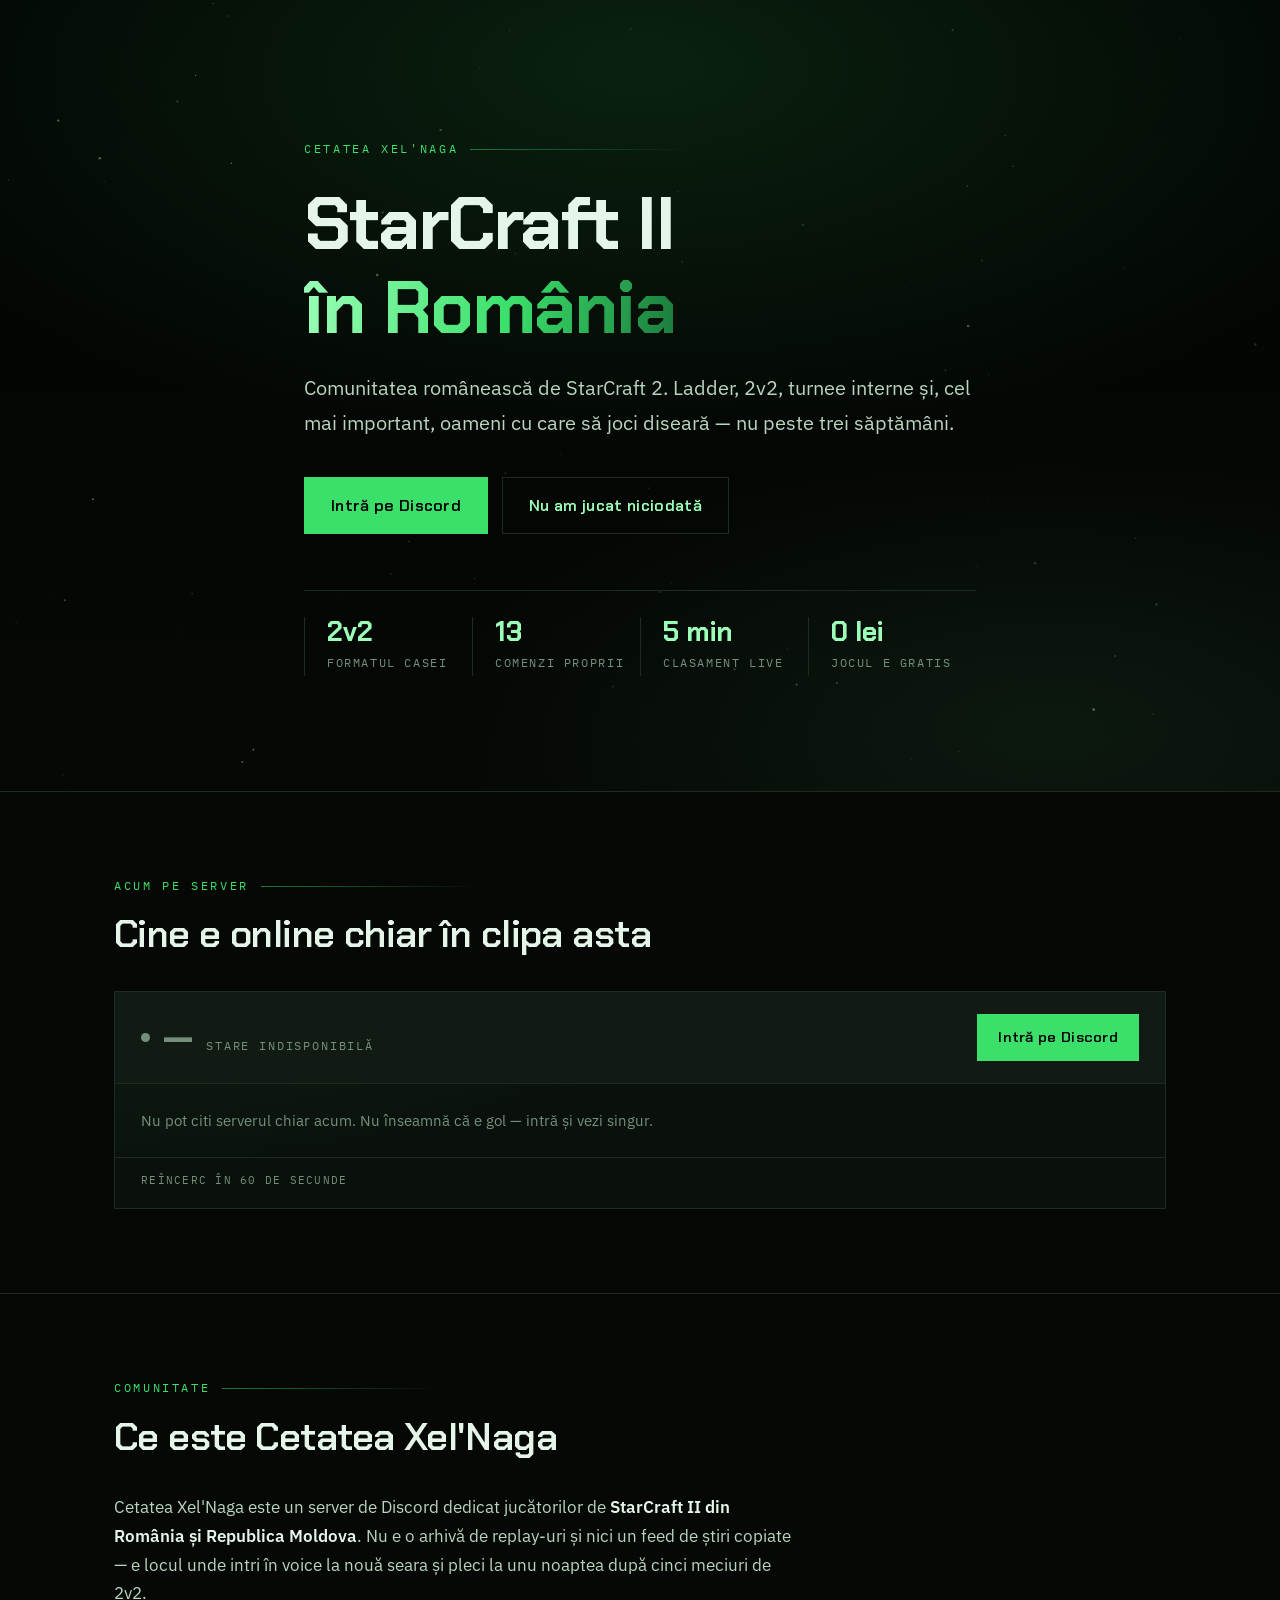
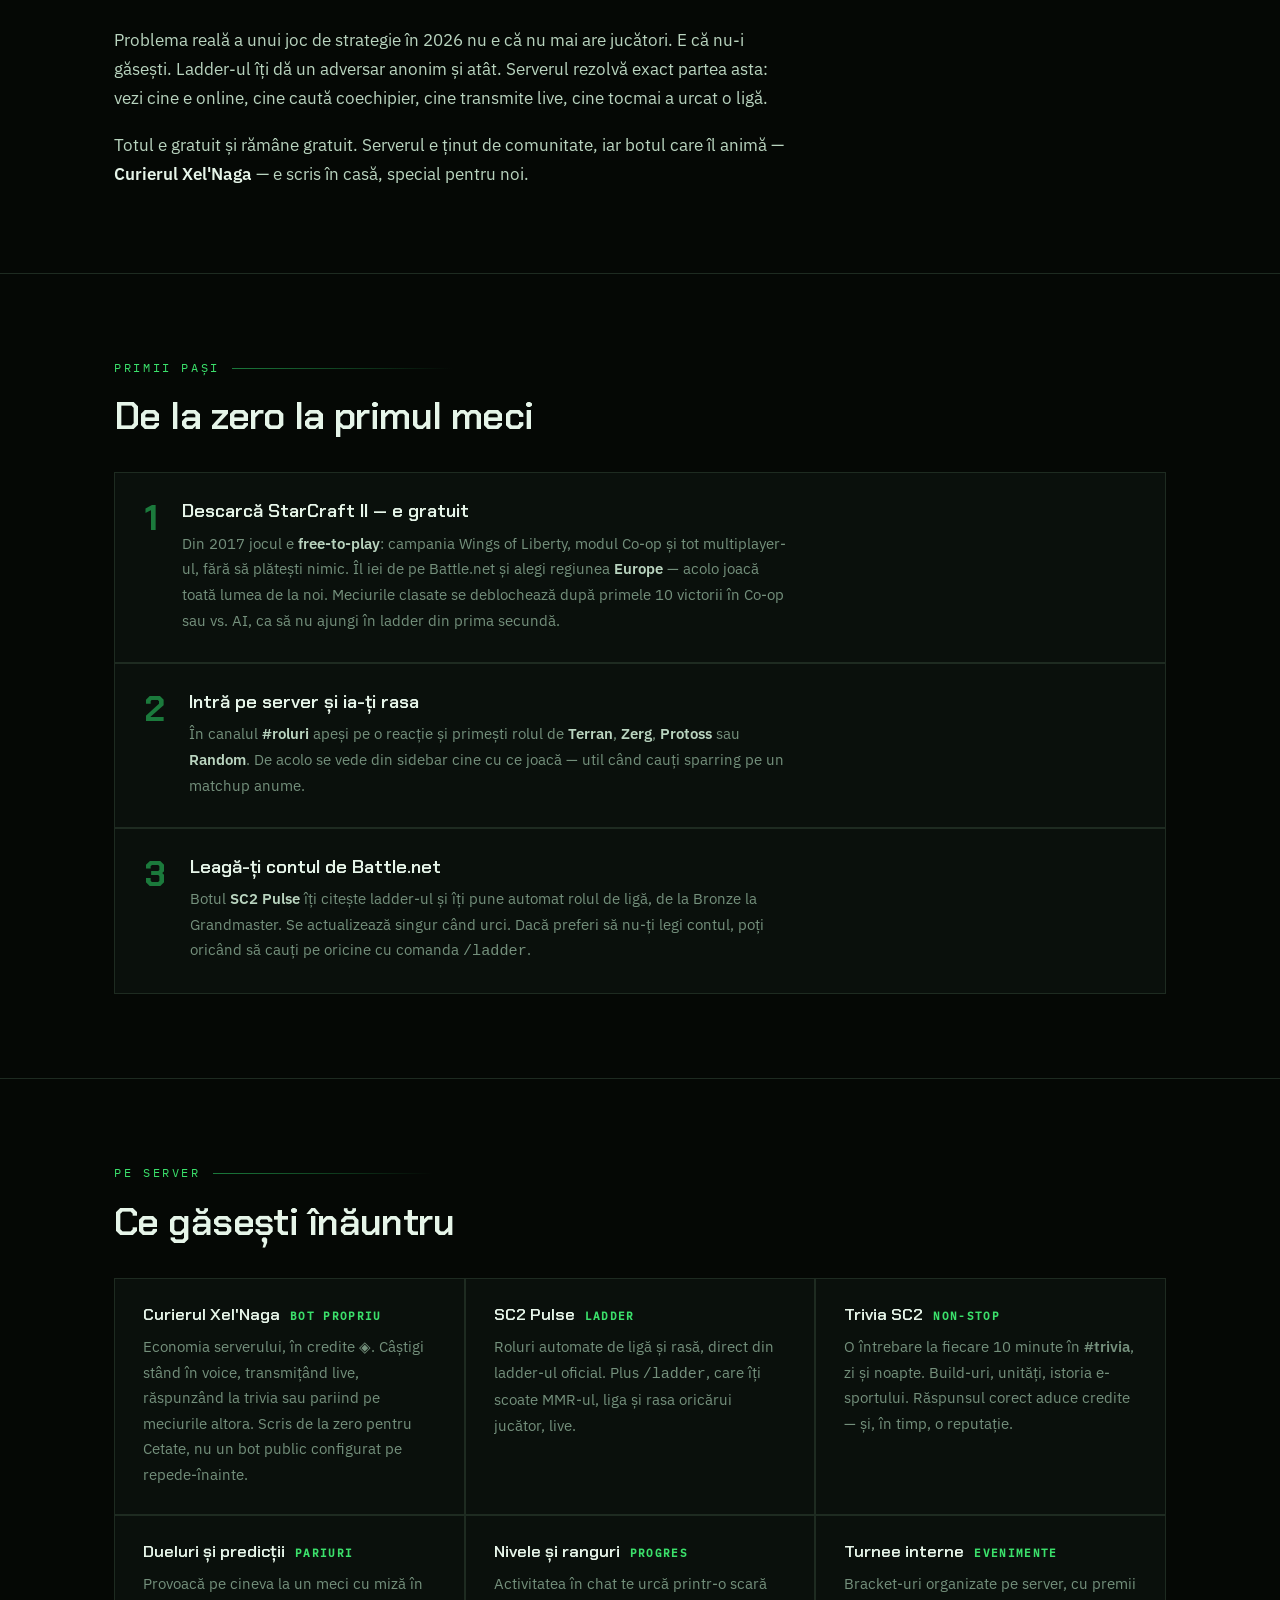
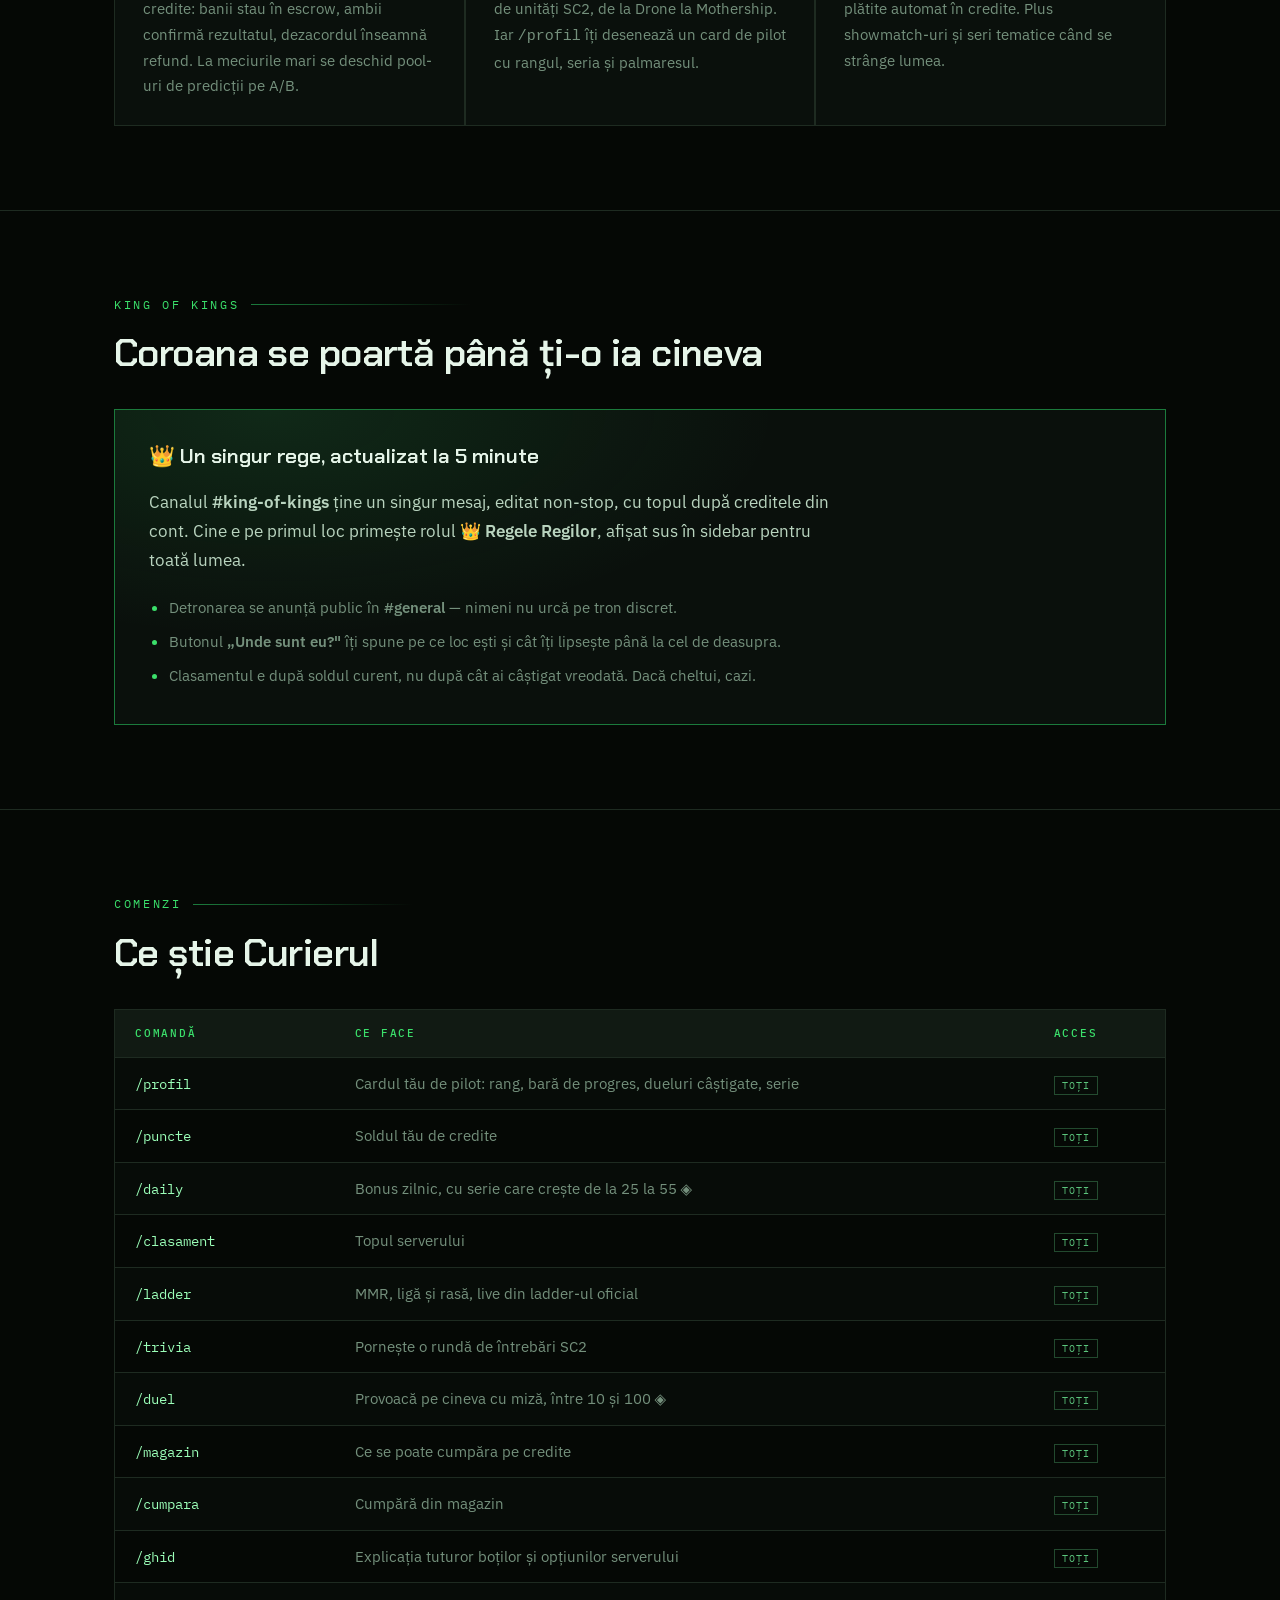
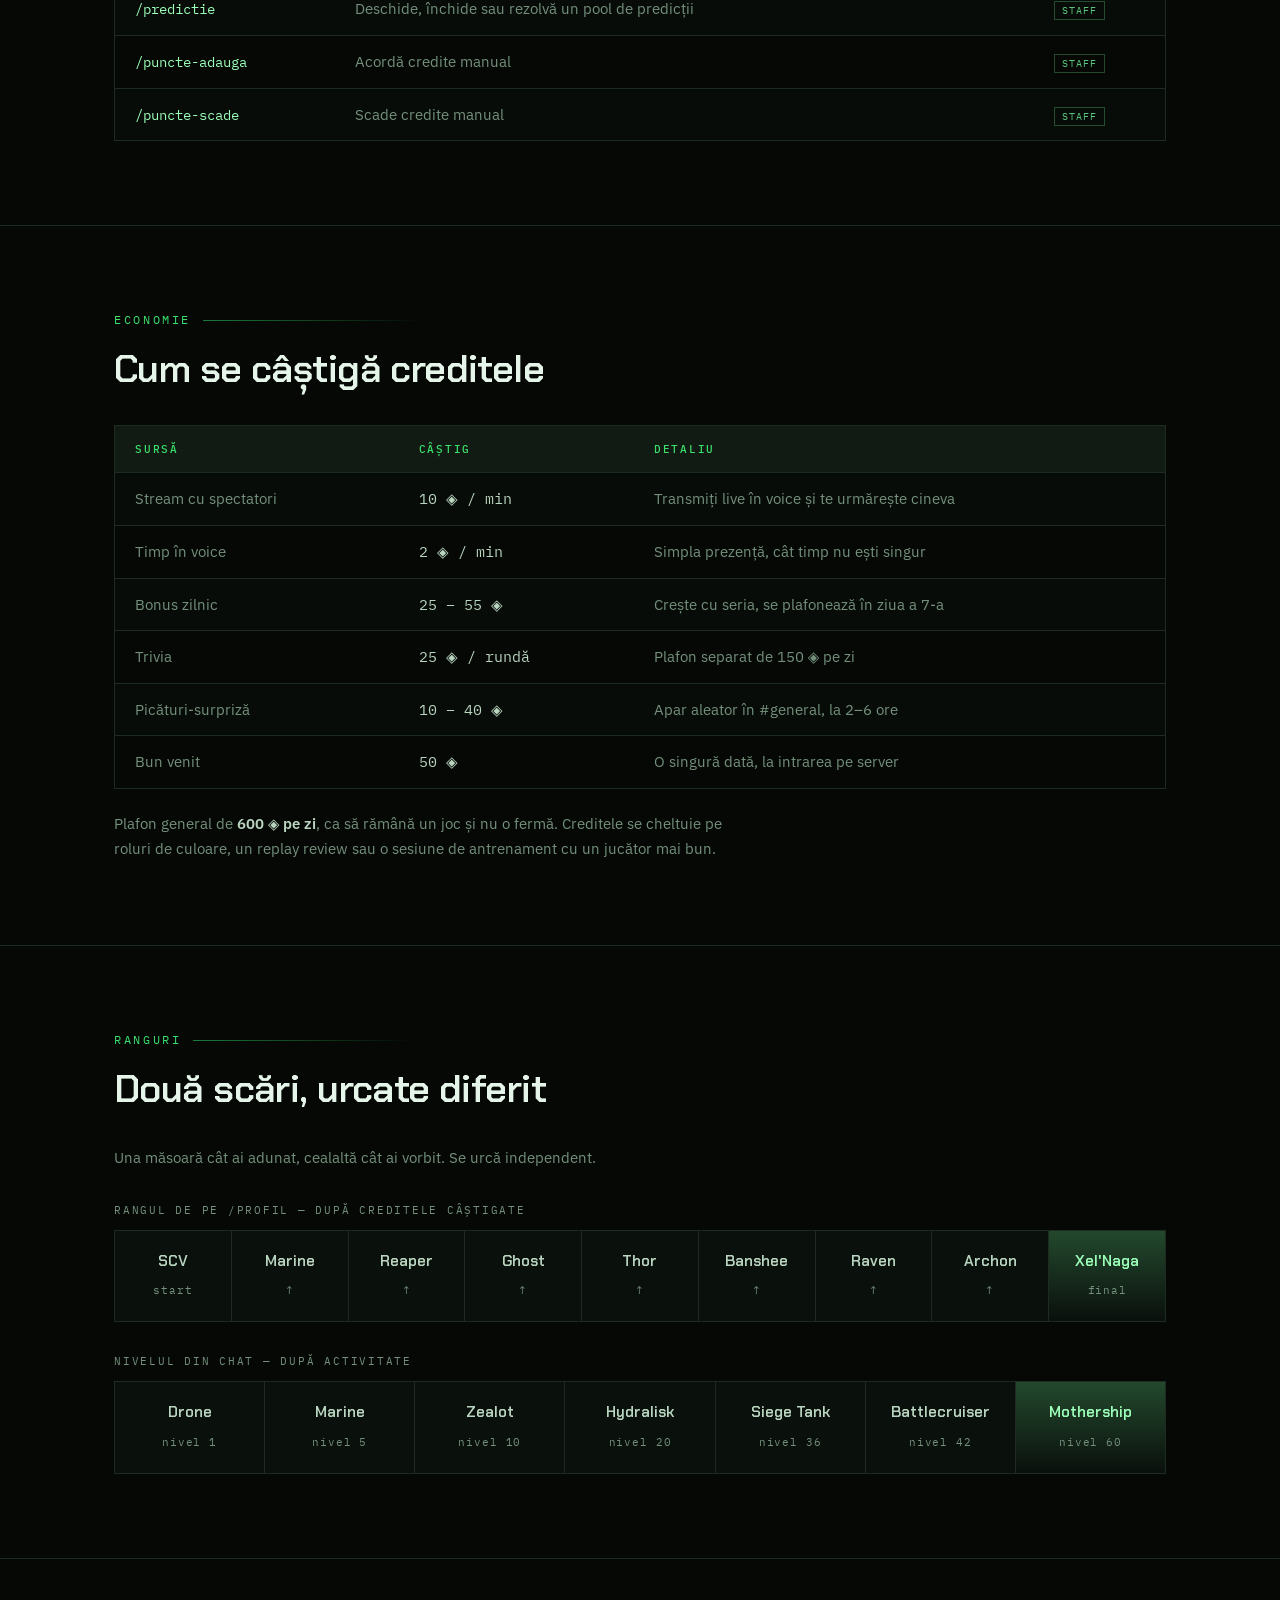
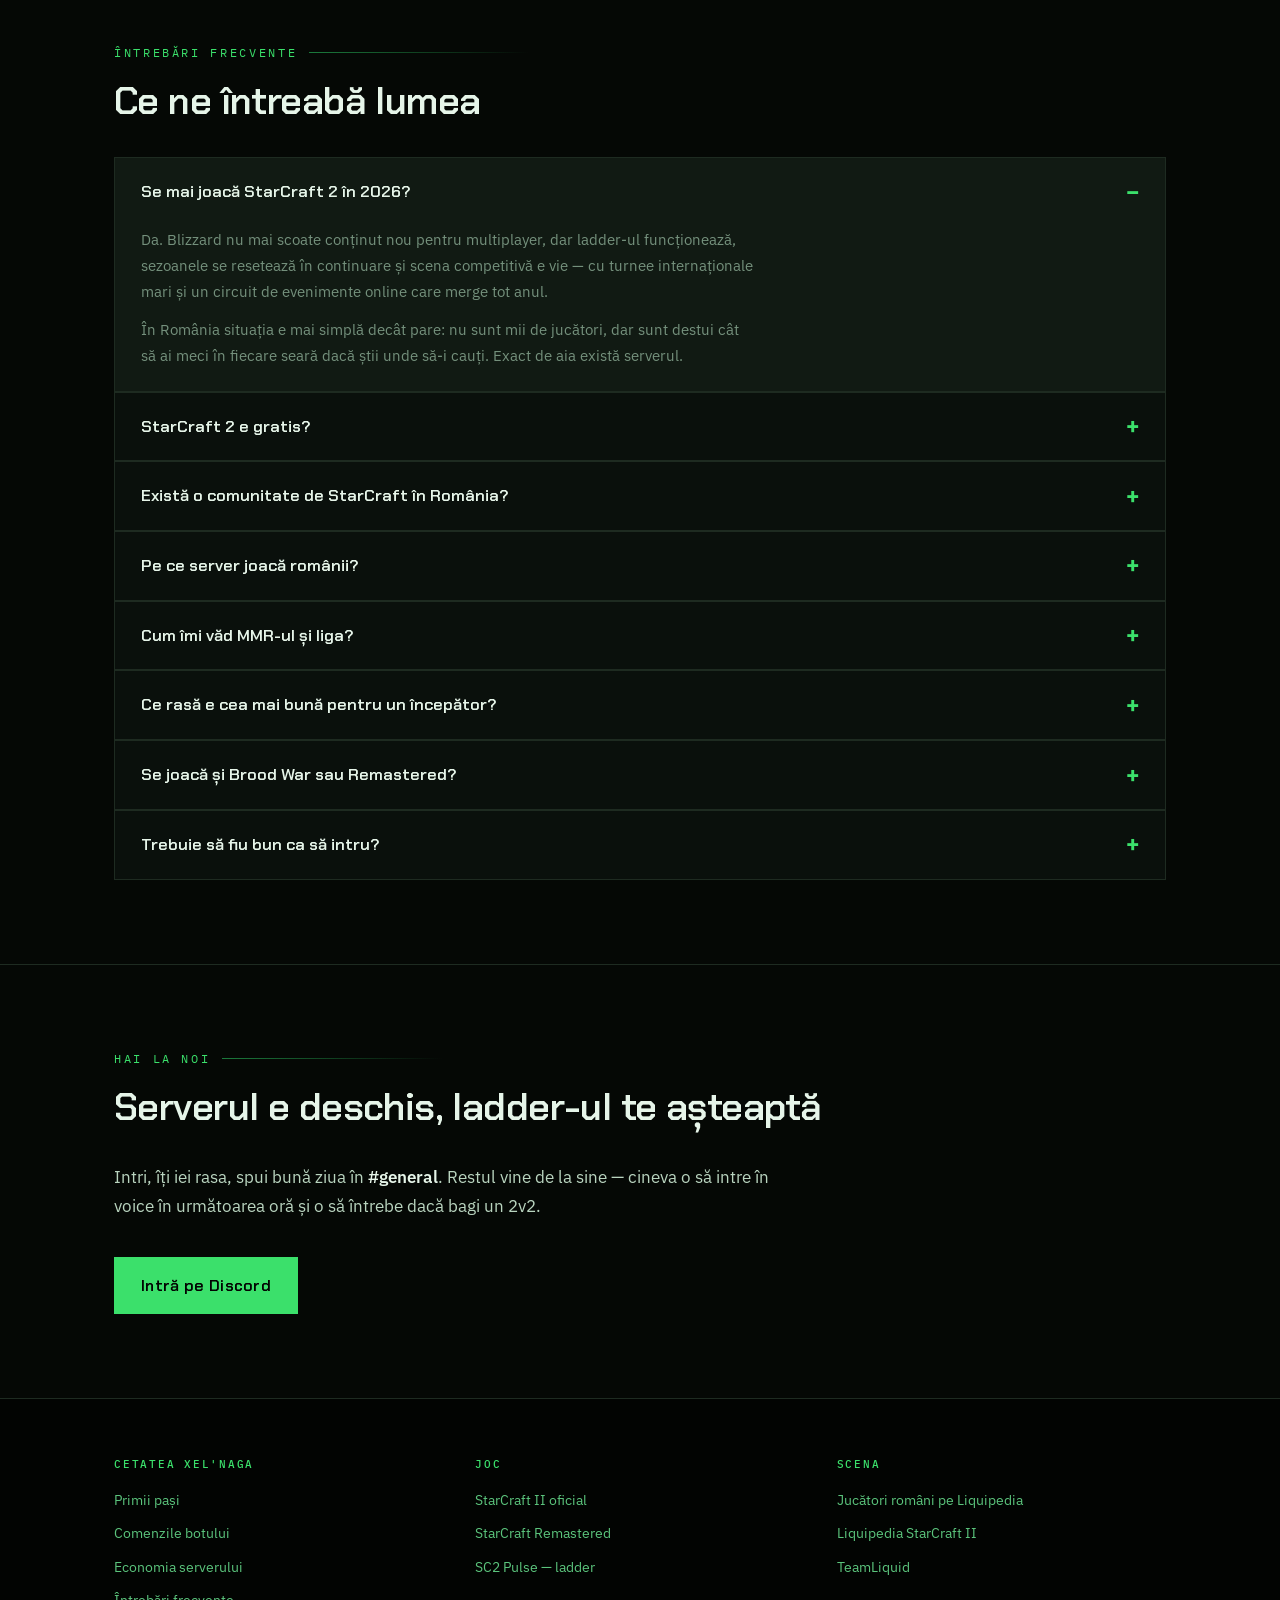
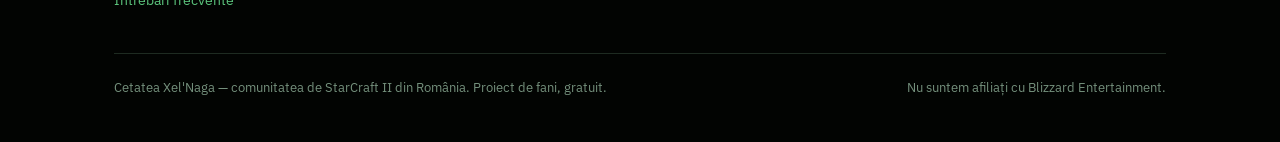
==== commit bd50a117: "Tema Brood War verde-negru plus panou live Discord" ====
--- a/index.html
+++ b/index.html
@@ -4,7 +4,7 @@
 <meta charset="utf-8">
 <meta name="viewport" content="width=device-width, initial-scale=1">
 <meta name="color-scheme" content="dark">
-<meta name="theme-color" content="#0A0C13">
+<meta name="theme-color" content="#050805">
 
 <title>StarCraft România — comunitatea de StarCraft II</title>
 <meta name="description" content="Comunitatea de StarCraft II din România: Discord activ, meciuri 2v2 în fiecare seară, ladder, turnee interne și clasamente proprii. Intrarea e liberă.">
@@ -154,19 +154,20 @@
 
 <style>
   :root {
-    /* Deliberate single-theme design: the void, lit by Xel'Naga gold. */
-    --void:      #0A0C13;
-    --void-deep: #06070C;
-    --hull:      #131725;
-    --hull-2:    #1A1F31;
-    --line:      #262C42;
-    --gold:      #D4A73C;
-    --gold-lit:  #F0D492;
-    --gold-dim:  #8A6E24;
-    --khaydarin: #4FA6B8;
-    --text:      #C3C9D9;
-    --muted:     #7F879E;
-    --white:     #EEF1F8;
+    /* Brood War: consola verde fosforescent pe negru. Temă unică, asumată. */
+    --void:      #050805;
+    --void-deep: #020402;
+    --hull:      #0A100C;
+    --hull-2:    #111A13;
+    --line:      #1E2B21;
+    --green:     #3BE06B;
+    --green-lit: #9BFFB8;
+    --green-dim: #1B7A3C;
+    --phosphor:  #5BC47C;
+    --amber:     #D9A441;
+    --text:      #B9D4BF;
+    --muted:     #74907C;
+    --white:     #E6F5E9;
 
     --display: "Chakra Petch", "Segoe UI", system-ui, sans-serif;
     --body: "IBM Plex Sans", "Segoe UI", system-ui, -apple-system, sans-serif;
@@ -189,12 +190,12 @@
     overflow-x: hidden;
   }
 
-  ::selection { background: var(--gold); color: var(--void-deep); }
-
-  a { color: var(--khaydarin); text-decoration: none; }
-  a:hover { color: var(--gold-lit); text-decoration: underline; text-underline-offset: 3px; }
+  ::selection { background: var(--green); color: var(--void-deep); }
+
+  a { color: var(--phosphor); text-decoration: none; }
+  a:hover { color: var(--green-lit); text-decoration: underline; text-underline-offset: 3px; }
   a:focus-visible, button:focus-visible {
-    outline: 2px solid var(--gold);
+    outline: 2px solid var(--green);
     outline-offset: 3px;
     border-radius: 2px;
   }
@@ -225,8 +226,8 @@
     overflow: hidden;
     border-bottom: 1px solid var(--line);
     background:
-      radial-gradient(120% 90% at 50% 8%, rgba(212,167,60,0.13), transparent 55%),
-      radial-gradient(80% 60% at 82% 92%, rgba(79,166,184,0.09), transparent 60%),
+      radial-gradient(120% 90% at 50% 8%, rgba(59,224,107,0.13), transparent 55%),
+      radial-gradient(80% 60% at 82% 92%, rgba(91,196,124,0.09), transparent 60%),
       linear-gradient(180deg, var(--void-deep), var(--void));
   }
 
@@ -246,7 +247,7 @@
     font-size: 12px;
     letter-spacing: 0.22em;
     text-transform: uppercase;
-    color: var(--gold);
+    color: var(--green);
     display: flex;
     align-items: center;
     gap: 12px;
@@ -255,7 +256,7 @@
     content: "";
     flex: 1;
     height: 1px;
-    background: linear-gradient(90deg, var(--gold-dim), transparent);
+    background: linear-gradient(90deg, var(--green-dim), transparent);
     max-width: 220px;
   }
 
@@ -266,7 +267,7 @@
     margin-block: 22px 20px;
   }
   h1 .lit {
-    background: linear-gradient(100deg, var(--gold-lit), var(--gold) 55%, var(--gold-dim));
+    background: linear-gradient(100deg, var(--green-lit), var(--green) 55%, var(--green-dim));
     -webkit-background-clip: text;
     background-clip: text;
     color: transparent;
@@ -291,8 +292,8 @@
     font-size: 1rem;
     letter-spacing: 0.02em;
     padding: 14px 26px;
-    border: 1px solid var(--gold);
-    background: var(--gold);
+    border: 1px solid var(--green);
+    background: var(--green);
     color: var(--void-deep);
     cursor: pointer;
     transition: transform 0.15s ease, box-shadow 0.15s ease, background 0.15s ease;
@@ -301,21 +302,21 @@
     gap: 10px;
   }
   .btn:hover {
-    background: var(--gold-lit);
+    background: var(--green-lit);
     color: var(--void-deep);
     text-decoration: none;
     transform: translateY(-2px);
-    box-shadow: 0 10px 30px rgba(212,167,60,0.25);
+    box-shadow: 0 10px 30px rgba(59,224,107,0.25);
   }
   .btn.ghost {
     background: transparent;
-    color: var(--gold-lit);
+    color: var(--green-lit);
     border-color: var(--line);
   }
   .btn.ghost:hover {
-    background: rgba(212,167,60,0.08);
-    border-color: var(--gold);
-    color: var(--gold-lit);
+    background: rgba(59,224,107,0.08);
+    border-color: var(--green);
+    color: var(--green-lit);
   }
 
   .facts {
@@ -335,7 +336,7 @@
     font-family: var(--display);
     font-size: 1.7rem;
     font-weight: 700;
-    color: var(--gold-lit);
+    color: var(--green-lit);
     line-height: 1.1;
     font-variant-numeric: tabular-nums;
   }
@@ -384,7 +385,7 @@
     font-family: var(--display);
     font-size: 2.2rem;
     font-weight: 700;
-    color: var(--gold-dim);
+    color: var(--green-dim);
     line-height: 1;
     font-variant-numeric: tabular-nums;
   }
@@ -421,7 +422,7 @@
     font-size: 11px;
     letter-spacing: 0.12em;
     text-transform: uppercase;
-    color: var(--gold);
+    color: var(--green);
   }
   .cell p { font-size: 0.94rem; color: var(--muted); }
 
@@ -439,7 +440,7 @@
     font-size: 11px;
     letter-spacing: 0.16em;
     text-transform: uppercase;
-    color: var(--gold);
+    color: var(--green);
     text-align: left;
     padding: 14px 20px;
     background: var(--hull-2);
@@ -453,11 +454,11 @@
     color: var(--muted);
   }
   tbody tr:last-child td { border-bottom: none; }
-  tbody tr:nth-child(odd) { background: rgba(19,23,37,0.55); }
-  tbody tr:hover { background: rgba(212,167,60,0.05); }
+  tbody tr:nth-child(odd) { background: rgba(10,16,12,0.55); }
+  tbody tr:hover { background: rgba(59,224,107,0.05); }
   td code {
     font-family: var(--mono);
-    color: var(--gold-lit);
+    color: var(--green-lit);
     font-size: 0.92em;
     white-space: nowrap;
   }
@@ -467,8 +468,8 @@
     font-size: 10px;
     letter-spacing: 0.1em;
     text-transform: uppercase;
-    color: var(--khaydarin);
-    border: 1px solid rgba(79,166,184,0.35);
+    color: var(--phosphor);
+    border: 1px solid rgba(91,196,124,0.35);
     padding: 2px 7px;
     white-space: nowrap;
   }
@@ -502,8 +503,8 @@
     color: var(--muted);
     font-variant-numeric: tabular-nums;
   }
-  .rung:last-child { background: linear-gradient(180deg, rgba(212,167,60,0.16), var(--hull)); }
-  .rung:last-child b { color: var(--gold-lit); }
+  .rung:last-child { background: linear-gradient(180deg, rgba(59,224,107,0.16), var(--hull)); }
+  .rung:last-child b { color: var(--green-lit); }
 
   .ladder-label {
     font-family: var(--mono);
@@ -518,9 +519,9 @@
   /* ---------- CROWN PANEL ---------- */
 
   .crown {
-    border: 1px solid var(--gold-dim);
+    border: 1px solid var(--green-dim);
     background:
-      radial-gradient(80% 120% at 15% 0%, rgba(212,167,60,0.12), transparent 60%),
+      radial-gradient(80% 120% at 15% 0%, rgba(59,224,107,0.12), transparent 60%),
       var(--hull);
     padding: 34px 34px 36px;
     display: grid;
@@ -536,7 +537,7 @@
     display: grid;
     gap: 8px;
   }
-  .crown li::marker { color: var(--gold); }
+  .crown li::marker { color: var(--green); }
 
   /* ---------- FAQ ---------- */
 
@@ -560,7 +561,7 @@
   summary::after {
     content: "+";
     font-family: var(--mono);
-    color: var(--gold);
+    color: var(--green);
     font-size: 1.3rem;
     line-height: 1;
     flex-shrink: 0;
@@ -572,6 +573,158 @@
     font-size: 0.96rem;
   }
   details > div p + p { margin-top: 12px; }
+
+
+  /* ---------- LIVE: STAREA SERVERULUI ---------- */
+
+  .live {
+    border: 1px solid var(--line);
+    background:
+      radial-gradient(90% 140% at 0% 0%, rgba(59,224,107,0.07), transparent 62%),
+      var(--hull);
+  }
+  .live-top {
+    display: flex;
+    flex-wrap: wrap;
+    align-items: center;
+    justify-content: space-between;
+    gap: 18px;
+    padding: 22px 26px;
+    border-bottom: 1px solid var(--line);
+    background: var(--hull-2);
+  }
+  .live-count { display: flex; align-items: baseline; gap: 12px; }
+  .live-count b {
+    font-family: var(--display);
+    font-size: 2.6rem;
+    font-weight: 700;
+    line-height: 1;
+    color: var(--green-lit);
+    font-variant-numeric: tabular-nums;
+  }
+  .live-lbl {
+    font-family: var(--mono);
+    font-size: 11.5px;
+    letter-spacing: 0.16em;
+    text-transform: uppercase;
+    color: var(--muted);
+  }
+  .dot {
+    width: 9px; height: 9px;
+    border-radius: 50%;
+    background: var(--green);
+    box-shadow: 0 0 0 0 rgba(59,224,107,0.6);
+    align-self: center;
+    flex-shrink: 0;
+    animation: pulse 2.4s ease-out infinite;
+  }
+  @keyframes pulse {
+    0%   { box-shadow: 0 0 0 0 rgba(59,224,107,0.55); }
+    70%  { box-shadow: 0 0 0 10px rgba(59,224,107,0); }
+    100% { box-shadow: 0 0 0 0 rgba(59,224,107,0); }
+  }
+  .btn.small { padding: 10px 20px; font-size: 0.92rem; }
+
+  .live-body { padding: 24px 26px; display: grid; gap: 26px; }
+  .live-msg { color: var(--muted); font-size: 0.95rem; }
+
+  .live-h {
+    font-family: var(--mono);
+    font-size: 11px;
+    letter-spacing: 0.18em;
+    text-transform: uppercase;
+    color: var(--green);
+    margin-bottom: 14px;
+  }
+
+  .roster { display: flex; flex-wrap: wrap; gap: 10px; }
+  .who {
+    display: flex;
+    align-items: center;
+    gap: 10px;
+    padding: 8px 14px 8px 8px;
+    border: 1px solid var(--line);
+    background: var(--void);
+    min-width: 0;
+  }
+  .who img, .who .ini {
+    width: 28px; height: 28px;
+    border-radius: 50%;
+    flex-shrink: 0;
+    display: grid;
+    place-items: center;
+    background: var(--hull-2);
+    color: var(--green);
+    font-family: var(--mono);
+    font-size: 12px;
+  }
+  .who { max-width: 100%; }
+  .who span {
+    font-size: 0.9rem;
+    color: var(--text);
+    white-space: nowrap;
+    overflow: hidden;
+    text-overflow: ellipsis;
+    min-width: 0;
+  }
+  .who i {
+    font-style: normal;
+    font-family: var(--mono);
+    font-size: 10.5px;
+    color: var(--muted);
+    white-space: nowrap;
+    overflow: hidden;
+    text-overflow: ellipsis;
+    max-width: 18ch;
+    min-width: 0;
+  }
+  .who::before {
+    content: "";
+    width: 7px; height: 7px;
+    border-radius: 50%;
+    background: var(--green);
+    flex-shrink: 0;
+  }
+  .who[data-s="idle"]::before { background: var(--amber); }
+  .who[data-s="dnd"]::before  { background: #C8503C; }
+
+  .rooms { display: grid; gap: 1px; background: var(--line); border: 1px solid var(--line); }
+  .room {
+    background: var(--void);
+    padding: 12px 16px;
+    display: flex;
+    align-items: center;
+    justify-content: space-between;
+    gap: 16px;
+    font-size: 0.92rem;
+  }
+  .room b { font-weight: 500; color: var(--text); }
+  .room[data-busy="1"] { background: var(--hull-2); }
+  .room[data-busy="1"] b { color: var(--green-lit); }
+  .room em {
+    font-style: normal;
+    font-family: var(--mono);
+    font-size: 11px;
+    letter-spacing: 0.1em;
+    text-transform: uppercase;
+    color: var(--muted);
+    text-align: right;
+  }
+  .room[data-busy="1"] em { color: var(--green); }
+
+  .live-foot {
+    padding: 14px 26px 18px;
+    border-top: 1px solid var(--line);
+    font-family: var(--mono);
+    font-size: 10.5px;
+    letter-spacing: 0.12em;
+    text-transform: uppercase;
+    color: var(--muted);
+    max-width: none;
+  }
+
+  .live[data-state="off"] .dot { animation: none; background: var(--muted); }
+  .live[data-state="off"] .live-count b { color: var(--muted); }
 
   /* ---------- FOOTER ---------- */
 
@@ -593,7 +746,7 @@
     font-size: 11px;
     letter-spacing: 0.16em;
     text-transform: uppercase;
-    color: var(--gold);
+    color: var(--green);
     margin: 0 0 14px;
     font-weight: 500;
   }
@@ -649,6 +802,29 @@
 </header>
 
 <main>
+
+<section id="acum">
+  <div class="shell">
+    <div class="sec-head">
+      <p class="eyebrow">Acum pe server</p>
+      <h2>Cine e online chiar în clipa asta</h2>
+    </div>
+    <div class="live" id="live" data-state="loading">
+      <div class="live-top">
+        <div class="live-count">
+          <span class="dot"></span>
+          <b id="live-n">—</b>
+          <span class="live-lbl" id="live-lbl">jucători online</span>
+        </div>
+        <a class="btn small" href="https://discord.gg/ZuGDmpeRm3" rel="noopener">Intră pe Discord</a>
+      </div>
+      <div class="live-body" id="live-body">
+        <p class="live-msg">Se citește starea serverului…</p>
+      </div>
+      <p class="live-foot" id="live-foot">Date live de la Discord</p>
+    </div>
+  </div>
+</section>
 
 <section id="comunitate">
   <div class="shell">
@@ -1052,8 +1228,8 @@
         ctx.beginPath();
         ctx.arc(s.x, s.y, s.r, 0, Math.PI * 2);
         ctx.fillStyle = s.gold
-          ? 'rgba(240,212,146,' + tw + ')'
-          : 'rgba(195,201,217,' + tw * 0.8 + ')';
+          ? 'rgba(155,255,184,' + tw + ')'
+          : 'rgba(185,212,191,' + tw * 0.8 + ')';
         ctx.fill();
       }
       if (!reduce) raf = requestAnimationFrame(draw);
@@ -1082,5 +1258,99 @@
     start();
   })();
 </script>
+
+<script>
+  (function () {
+    // Botii serverului — nu-i numaram ca jucatori. Adauga aici daca mai apar.
+    var BOTI = ['carl-bot', 'curierul xel\'naga', 'dyno', 'maki', 'sc2 pulse', 'tourney bot'];
+    var API = 'https://discord.com/api/guilds/1540003384042590339/widget.json';
+
+    var box = document.getElementById('live');
+    var nEl = document.getElementById('live-n');
+    var lblEl = document.getElementById('live-lbl');
+    var bodyEl = document.getElementById('live-body');
+    var footEl = document.getElementById('live-foot');
+    if (!box) return;
+
+    function esc(s) {
+      return String(s).replace(/[&<>"']/g, function (c) {
+        return { '&': '&amp;', '<': '&lt;', '>': '&gt;', '"': '&quot;', "'": '&#39;' }[c];
+      });
+    }
+
+    function offline() {
+      box.setAttribute('data-state', 'off');
+      nEl.textContent = '—';
+      lblEl.textContent = 'stare indisponibilă';
+      bodyEl.innerHTML = '<p class="live-msg">Nu pot citi serverul chiar acum. ' +
+        'Nu înseamnă că e gol — intră și vezi singur.</p>';
+      footEl.textContent = 'Reîncerc în 60 de secunde';
+    }
+
+    function render(d) {
+      var membri = d.members || [];
+      var canale = (d.channels || []).slice().sort(function (a, b) { return a.position - b.position; });
+
+      var oameni = membri.filter(function (m) {
+        return BOTI.indexOf((m.username || '').toLowerCase()) === -1;
+      });
+      var boti = membri.length - oameni.length;
+
+      box.setAttribute('data-state', oameni.length ? 'on' : 'empty');
+      nEl.textContent = oameni.length;
+      lblEl.textContent = oameni.length === 1 ? 'jucător online' : 'jucători online';
+
+      var html = '';
+
+      if (oameni.length) {
+        html += '<div><p class="live-h">Pe server</p><div class="roster">' +
+          oameni.map(function (m) {
+            var nume = esc(m.username);
+            var joc = m.game && m.game.name ? '<i>' + esc(m.game.name) + '</i>' : '';
+            var av = m.avatar_url
+              ? '<img src="' + esc(m.avatar_url) + '" alt="" loading="lazy" width="28" height="28" ' +
+                'onerror="this.replaceWith(Object.assign(document.createElement(\'span\'),' +
+                '{className:\'ini\',textContent:' + JSON.stringify(nume.charAt(0).toUpperCase()) + '}))">'
+              : '<span class="ini">' + esc(nume.charAt(0).toUpperCase()) + '</span>';
+            return '<span class="who" data-s="' + esc(m.status || 'online') + '">' +
+              av + '<span>' + nume + '</span>' + joc + '</span>';
+          }).join('') + '</div></div>';
+      } else {
+        html += '<p class="live-msg">Nimeni online chiar acum. Fii tu primul — de obicei ' +
+          'lumea se strânge seara, după ora 20.</p>';
+      }
+
+      if (canale.length) {
+        var ocupat = {};
+        membri.forEach(function (m) {
+          if (m.channel_id) ocupat[m.channel_id] = (ocupat[m.channel_id] || 0) + 1;
+        });
+        html += '<div><p class="live-h">Camere de voce</p><div class="rooms">' +
+          canale.map(function (c) {
+            var n = ocupat[c.id] || 0;
+            return '<div class="room" data-busy="' + (n ? 1 : 0) + '">' +
+              '<b>' + esc(c.name) + '</b><em>' +
+              (n ? n + (n === 1 ? ' persoană' : ' persoane') : 'liberă') +
+              '</em></div>';
+          }).join('') + '</div></div>';
+      }
+
+      bodyEl.innerHTML = html;
+      footEl.textContent = 'Date live de la Discord' +
+        (boti > 0 ? ' · plus ' + boti + (boti === 1 ? ' bot' : ' boți') : '') +
+        ' · se reîmprospătează la 60 s';
+    }
+
+    function tick() {
+      fetch(API, { cache: 'no-store' })
+        .then(function (r) { if (!r.ok) throw 0; return r.json(); })
+        .then(render)
+        .catch(offline);
+    }
+
+    tick();
+    setInterval(function () { if (!document.hidden) tick(); }, 60000);
+  })();
+</script>
 </body>
 </html>
--- a/fonts/fonts.css
+++ b/fonts/fonts.css
@@ -0,0 +1,81 @@
+/* Fonturi self-hosted — generat de fonts.py. Nu edita manual. */
+@font-face {
+  font-family: 'Chakra Petch';
+  font-style: normal;
+  font-weight: 600;
+  font-display: swap;
+  src: url(./ChakraPetch-latin-ext-8eb6de0d.woff2) format('woff2');
+  unicode-range: U+0100-02BA, U+02BD-02C5, U+02C7-02CC, U+02CE-02D7, U+02DD-02FF, U+0304, U+0308, U+0329, U+1D00-1DBF, U+1E00-1E9F, U+1EF2-1EFF, U+2020, U+20A0-20AB, U+20AD-20C0, U+2113, U+2C60-2C7F, U+A720-A7FF;
+}
+@font-face {
+  font-family: 'Chakra Petch';
+  font-style: normal;
+  font-weight: 600;
+  font-display: swap;
+  src: url(./ChakraPetch-latin-cd2df683.woff2) format('woff2');
+  unicode-range: U+0000-00FF, U+0131, U+0152-0153, U+02BB-02BC, U+02C6, U+02DA, U+02DC, U+0304, U+0308, U+0329, U+2000-206F, U+20AC, U+2122, U+2191, U+2193, U+2212, U+2215, U+FEFF, U+FFFD;
+}
+@font-face {
+  font-family: 'Chakra Petch';
+  font-style: normal;
+  font-weight: 700;
+  font-display: swap;
+  src: url(./ChakraPetch-latin-ext-9cc6078d.woff2) format('woff2');
+  unicode-range: U+0100-02BA, U+02BD-02C5, U+02C7-02CC, U+02CE-02D7, U+02DD-02FF, U+0304, U+0308, U+0329, U+1D00-1DBF, U+1E00-1E9F, U+1EF2-1EFF, U+2020, U+20A0-20AB, U+20AD-20C0, U+2113, U+2C60-2C7F, U+A720-A7FF;
+}
+@font-face {
+  font-family: 'Chakra Petch';
+  font-style: normal;
+  font-weight: 700;
+  font-display: swap;
+  src: url(./ChakraPetch-latin-d09f6c28.woff2) format('woff2');
+  unicode-range: U+0000-00FF, U+0131, U+0152-0153, U+02BB-02BC, U+02C6, U+02DA, U+02DC, U+0304, U+0308, U+0329, U+2000-206F, U+20AC, U+2122, U+2191, U+2193, U+2212, U+2215, U+FEFF, U+FFFD;
+}
+@font-face {
+  font-family: 'IBM Plex Mono';
+  font-style: normal;
+  font-weight: 400;
+  font-display: swap;
+  src: url(./IBMPlexMono-latin-ext-4af8cef5.woff2) format('woff2');
+  unicode-range: U+0100-02BA, U+02BD-02C5, U+02C7-02CC, U+02CE-02D7, U+02DD-02FF, U+0304, U+0308, U+0329, U+1D00-1DBF, U+1E00-1E9F, U+1EF2-1EFF, U+2020, U+20A0-20AB, U+20AD-20C0, U+2113, U+2C60-2C7F, U+A720-A7FF;
+}
+@font-face {
+  font-family: 'IBM Plex Mono';
+  font-style: normal;
+  font-weight: 400;
+  font-display: swap;
+  src: url(./IBMPlexMono-latin-bb87500e.woff2) format('woff2');
+  unicode-range: U+0000-00FF, U+0131, U+0152-0153, U+02BB-02BC, U+02C6, U+02DA, U+02DC, U+0304, U+0308, U+0329, U+2000-206F, U+20AC, U+2122, U+2191, U+2193, U+2212, U+2215, U+FEFF, U+FFFD;
+}
+@font-face {
+  font-family: 'IBM Plex Mono';
+  font-style: normal;
+  font-weight: 500;
+  font-display: swap;
+  src: url(./IBMPlexMono-latin-ext-3e942f42.woff2) format('woff2');
+  unicode-range: U+0100-02BA, U+02BD-02C5, U+02C7-02CC, U+02CE-02D7, U+02DD-02FF, U+0304, U+0308, U+0329, U+1D00-1DBF, U+1E00-1E9F, U+1EF2-1EFF, U+2020, U+20A0-20AB, U+20AD-20C0, U+2113, U+2C60-2C7F, U+A720-A7FF;
+}
+@font-face {
+  font-family: 'IBM Plex Mono';
+  font-style: normal;
+  font-weight: 500;
+  font-display: swap;
+  src: url(./IBMPlexMono-latin-d32f0e07.woff2) format('woff2');
+  unicode-range: U+0000-00FF, U+0131, U+0152-0153, U+02BB-02BC, U+02C6, U+02DA, U+02DC, U+0304, U+0308, U+0329, U+2000-206F, U+20AC, U+2122, U+2191, U+2193, U+2212, U+2215, U+FEFF, U+FFFD;
+}
+@font-face {
+  font-family: 'IBM Plex Sans';
+  font-style: normal;
+  font-weight: 400 600;
+  font-display: swap;
+  src: url(./IBMPlexSans-latin-ext-69ec3099.woff2) format('woff2');
+  unicode-range: U+0100-02BA, U+02BD-02C5, U+02C7-02CC, U+02CE-02D7, U+02DD-02FF, U+0304, U+0308, U+0329, U+1D00-1DBF, U+1E00-1E9F, U+1EF2-1EFF, U+2020, U+20A0-20AB, U+20AD-20C0, U+2113, U+2C60-2C7F, U+A720-A7FF;
+}
+@font-face {
+  font-family: 'IBM Plex Sans';
+  font-style: normal;
+  font-weight: 400 600;
+  font-display: swap;
+  src: url(./IBMPlexSans-latin-d8b4e62d.woff2) format('woff2');
+  unicode-range: U+0000-00FF, U+0131, U+0152-0153, U+02BB-02BC, U+02C6, U+02DA, U+02DC, U+0304, U+0308, U+0329, U+2000-206F, U+20AC, U+2122, U+2191, U+2193, U+2212, U+2215, U+FEFF, U+FFFD;
+}
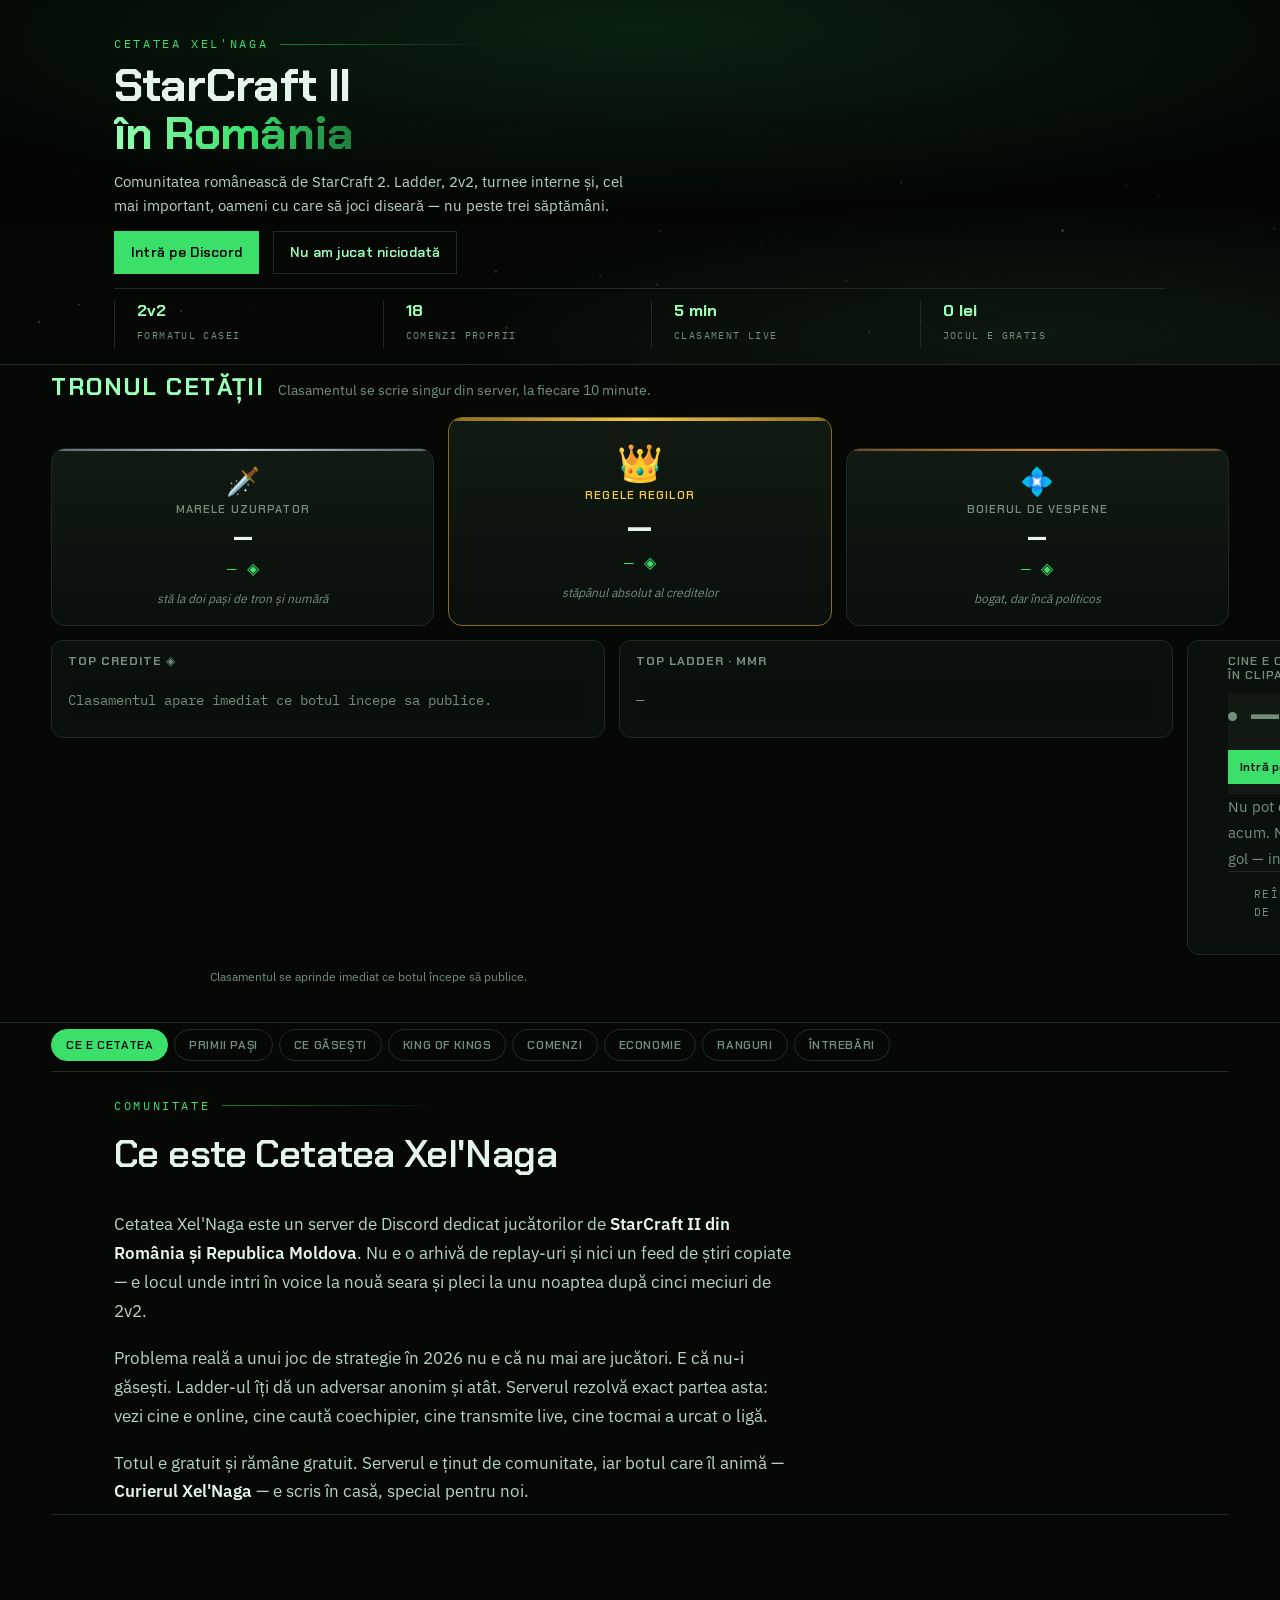
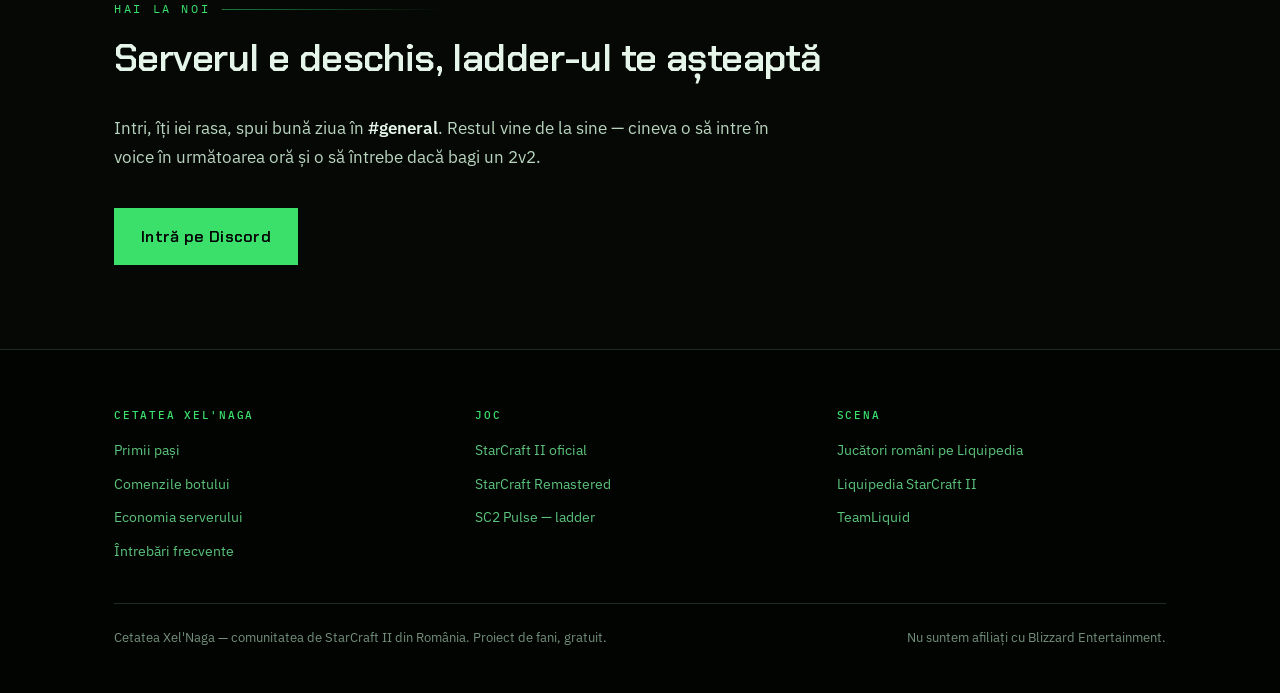
==== commit 3c1ca53f: "Add files via upload" ====
--- a/index.html
+++ b/index.html
@@ -1,6 +1,5 @@
-<!doctype html>
-<html lang="ro">
-<head>
+<!DOCTYPE html>
+<html lang="ro"><head>
 <meta charset="utf-8">
 <meta name="viewport" content="width=device-width, initial-scale=1">
 <meta name="color-scheme" content="dark">
@@ -148,8 +147,8 @@
 }
 </script>
 
-<link rel="preload" as="font" type="font/woff2" href="/fonts/ChakraPetch-latin-ext-9cc6078d.woff2" crossorigin>
-<link rel="preload" as="font" type="font/woff2" href="/fonts/ChakraPetch-latin-d09f6c28.woff2" crossorigin>
+<link rel="preload" as="font" type="font/woff2" href="/fonts/ChakraPetch-latin-ext-9cc6078d.woff2" crossorigin="">
+<link rel="preload" as="font" type="font/woff2" href="/fonts/ChakraPetch-latin-d09f6c28.woff2" crossorigin="">
 <link rel="stylesheet" href="/fonts/fonts.css">
 
 <style>
@@ -777,7 +776,79 @@
     * { animation: none !important; transition: none !important; }
   }
 </style>
-</head>
+<style id="cx-stil">
+/* ── Vitrina Cetatii ─────────────────────────────────────────────── */
+body>header.hero{min-height:0!important;padding:34px 0 16px!important;display:block!important}
+body>header.hero .shell{padding-top:0!important;padding-bottom:0!important}
+body>header.hero h1{font-size:clamp(1.9rem,4.4vw,2.9rem)!important;line-height:1.04!important;margin:0 0 .28em!important}
+body>header.hero .eyebrow{margin:0 0 .55em!important}
+body>header.hero .lede{font-size:.94rem!important;line-height:1.55!important;margin:0 0 .95em!important;max-width:58ch}
+body>header.hero .cta-row{margin:0 0 14px!important}
+body>header.hero .btn{padding:.62em 1.15em!important;font-size:.86rem!important}
+body>header.hero .facts{margin:0!important;padding-top:12px!important;gap:22px!important}
+body>header.hero .facts b{font-size:1.05rem!important}
+body>header.hero .facts span{font-size:.62rem!important}
+@media(max-width:700px){body>header.hero .facts{display:none!important}}
+.cx{padding:8px 0 34px}
+.cx-in{width:min(1180px,92vw);margin:0 auto}
+.cx-top{display:flex;align-items:baseline;gap:14px;flex-wrap:wrap;margin:0 0 14px}
+.cx-h{font-family:var(--display);font-size:clamp(1.1rem,2.4vw,1.5rem);letter-spacing:.06em;text-transform:uppercase;color:var(--green-lit);margin:0}
+.cx-sub{margin:0;color:var(--muted);font-size:.86rem}
+.cx-podium{display:grid;grid-template-columns:repeat(3,1fr);gap:14px;align-items:end}
+@media(max-width:760px){.cx-podium{grid-template-columns:1fr}}
+.cx-k{background:linear-gradient(180deg,var(--hull-2),var(--hull));border:1px solid var(--line);border-radius:14px;padding:18px 16px 16px;text-align:center;position:relative;overflow:hidden}
+.cx-k:before{content:"";position:absolute;inset:0 0 auto;height:2px;background:var(--green-dim)}
+.cx-k--1{border-color:#8a6d1f;padding-top:26px;padding-bottom:22px}
+.cx-k--1:before{background:linear-gradient(90deg,#8a6d1f,#F2C94C,#8a6d1f);height:3px}
+.cx-k--2:before{background:linear-gradient(90deg,#5b6570,#C7D0D8,#5b6570)}
+.cx-k--3:before{background:linear-gradient(90deg,#6b4a2a,#CD7F32,#6b4a2a)}
+@media(min-width:761px){.cx-k--2{order:1}.cx-k--1{order:2}.cx-k--3{order:3}}
+.cx-k-emo{font-size:1.7rem;line-height:1}
+.cx-k--1 .cx-k-emo{font-size:2.3rem}
+.cx-k-tit{font-family:var(--display);text-transform:uppercase;letter-spacing:.1em;font-size:.7rem;color:var(--muted);margin:.5em 0 .15em}
+.cx-k--1 .cx-k-tit{color:#F2C94C}
+.cx-k-nume{font-family:var(--display);font-weight:700;font-size:clamp(1.15rem,3.2vw,1.7rem);color:var(--white);line-height:1.15;word-break:break-word}
+.cx-k--1 .cx-k-nume{font-size:clamp(1.4rem,4vw,2.15rem)}
+.cx-k-cred{font-family:var(--mono);color:var(--green);font-size:1rem;margin-top:.2em}
+.cx-k-sub{color:var(--muted);font-size:.76rem;margin-top:.5em;font-style:italic}
+.cx-grid{display:grid;grid-template-columns:1fr 1fr .8fr;gap:14px;margin-top:14px;align-items:start}
+@media(max-width:980px){.cx-grid{grid-template-columns:1fr}}
+.cx-card{background:var(--hull);border:1px solid var(--line);border-radius:12px;padding:14px 16px}
+.cx-card h3{font-family:var(--display);text-transform:uppercase;letter-spacing:.08em;font-size:.76rem;color:var(--muted);margin:0 0 10px}
+.cx-tab-num{font-family:var(--mono);font-size:.86rem;width:100%;border-collapse:collapse}
+.cx-tab-num td{padding:5px 0;border-bottom:1px solid rgba(30,43,33,.7)}
+.cx-tab-num tr:last-child td{border-bottom:0}
+.cx-tab-num .l{color:var(--muted);width:2.2em}
+.cx-tab-num .n{color:var(--text)}
+.cx-tab-num .v{color:var(--green);text-align:right;white-space:nowrap}
+.cx-tab-num .m{color:var(--muted);text-align:right;font-size:.78rem;white-space:nowrap;padding-left:8px}
+.cx-nota{color:var(--muted);font-size:.76rem;margin:12px 0 0;text-align:right}
+#cx-slot-acum #acum{padding:0!important;margin:0!important;background:none!important;border:0!important}
+#cx-slot-acum #acum>*{width:auto!important;max-width:none!important;margin-left:0!important;margin-right:0!important}
+#cx-slot-acum h2{font-family:var(--display);text-transform:uppercase;letter-spacing:.08em;font-size:.76rem!important;color:var(--muted)!important;margin:0 0 10px!important;text-align:left!important}
+#cx-slot-acum .sec-head{margin:0 0 8px!important}
+#cx-slot-acum .eyebrow{display:none!important}
+#cx-slot-acum .live{border:0!important;background:none!important;padding:0!important;margin:0!important}
+#cx-slot-acum .live-top{padding:0 0 10px!important;margin:0!important;border:0!important;gap:10px!important;flex-wrap:wrap}
+#cx-slot-acum .live-count{font-size:1.5rem!important;line-height:1!important}
+#cx-slot-acum .live-top .btn{padding:.45em .85em!important;font-size:.76rem!important}
+#cx-slot-acum .live-body{padding:0!important;gap:10px!important}
+#cx-slot-acum .live-h{font-size:.66rem!important;margin:8px 0 6px!important}
+#cx-slot-acum .roster{max-height:190px;overflow:auto;gap:4px!important;padding-right:4px}
+#cx-slot-acum .rooms{max-height:150px;overflow:auto;gap:4px!important;padding-right:4px}
+#cx-slot-acum .who{padding:3px 0!important;gap:8px!important;font-size:.8rem!important}
+#cx-slot-acum .who img,#cx-slot-acum .who .av{width:22px!important;height:22px!important}
+#cx-slot-acum .room{padding:5px 8px!important;font-size:.78rem!important}
+#cx-slot-acum .roster::-webkit-scrollbar,#cx-slot-acum .rooms::-webkit-scrollbar{width:6px}
+#cx-slot-acum .roster::-webkit-scrollbar-thumb,#cx-slot-acum .rooms::-webkit-scrollbar-thumb{background:var(--line);border-radius:3px}
+.cx-tabs{width:min(1180px,92vw);margin:6px auto 0}
+.cx-tablist{display:flex;flex-wrap:wrap;gap:6px;border-bottom:1px solid var(--line);padding-bottom:10px;margin-bottom:6px}
+.cx-tablist button{font-family:var(--display);letter-spacing:.05em;text-transform:uppercase;font-size:.74rem;color:var(--muted);background:transparent;border:1px solid var(--line);border-radius:999px;padding:7px 14px;cursor:pointer;transition:.15s}
+.cx-tablist button:hover{color:var(--green-lit);border-color:var(--green-dim)}
+.cx-tablist button[aria-selected="true"]{color:var(--void);background:var(--green);border-color:var(--green)}
+.cx-panels>section{display:none;padding-top:18px!important;padding-bottom:8px!important}
+.cx-panels>section.cx-activ{display:block}
+</style></head>
 <body>
 <header class="hero">
   <canvas id="starfield" aria-hidden="true"></canvas>
@@ -794,16 +865,14 @@
     </div>
     <div class="facts">
       <div class="fact"><b>2v2</b><span>Formatul casei</span></div>
-      <div class="fact"><b>13</b><span>Comenzi proprii</span></div>
+      <div class="fact"><b>18</b><span>Comenzi proprii</span></div>
       <div class="fact"><b>5 min</b><span>Clasament live</span></div>
       <div class="fact"><b>0 lei</b><span>Jocul e gratis</span></div>
     </div>
   </div>
 </header>
 
-<main>
-
-<section id="acum">
+<main><section class="cx" id="clasament"><div class="cx-in"><div class="cx-top"><h2 class="cx-h">Tronul Cetății</h2><p class="cx-sub">Clasamentul se scrie singur din server, la fiecare 10 minute.</p></div><div class="cx-podium"><article class="cx-k cx-k--2"><div class="cx-k-emo">🗡️</div><div class="cx-k-tit">Marele Uzurpator</div><div class="cx-k-nume">—</div><div class="cx-k-cred">— ◈</div><div class="cx-k-sub">stă la doi pași de tron și numără</div></article><article class="cx-k cx-k--1"><div class="cx-k-emo">👑</div><div class="cx-k-tit">Regele Regilor</div><div class="cx-k-nume">—</div><div class="cx-k-cred">— ◈</div><div class="cx-k-sub">stăpânul absolut al creditelor</div></article><article class="cx-k cx-k--3"><div class="cx-k-emo">💠</div><div class="cx-k-tit">Boierul de Vespene</div><div class="cx-k-nume">—</div><div class="cx-k-cred">— ◈</div><div class="cx-k-sub">bogat, dar încă politicos</div></article></div><div class="cx-grid"><div class="cx-card"><h3>Top credite ◈</h3><table class="cx-tab-num" id="cx-t-credite"><tbody><tr><td class="n" colspan="4" style="color:var(--muted);padding:10px 0">Clasamentul se încarcă…</td></tr></tbody></table></div><div class="cx-card"><h3>Top ladder · MMR</h3><table class="cx-tab-num" id="cx-t-ladder"><tbody><tr><td class="n" colspan="4" style="color:var(--muted);padding:10px 0">Clasamentul se încarcă…</td></tr></tbody></table></div><div class="cx-card" id="cx-slot-acum"><section id="acum">
   <div class="shell">
     <div class="sec-head">
       <p class="eyebrow">Acum pe server</p>
@@ -824,9 +893,27 @@
       <p class="live-foot" id="live-foot">Date live de la Discord</p>
     </div>
   </div>
-</section>
-
-<section id="comunitate">
+</section></div></div><p class="cx-nota" id="cx-nota">Clasamentul se aprinde imediat ce botul începe să publice.</p></div></section>
+
+
+
+
+
+
+
+
+
+
+
+
+
+
+
+
+
+
+
+<div class="cx-tabs" id="cx-ghid"><div class="cx-tablist" role="tablist"><button type="button" role="tab" aria-controls="comunitate" aria-selected="true">Ce e Cetatea</button><button type="button" role="tab" aria-controls="primii-pasi" aria-selected="false">Primii pași</button><button type="button" role="tab" aria-controls="server" aria-selected="false">Ce găsești</button><button type="button" role="tab" aria-controls="king-of-kings" aria-selected="false">King of Kings</button><button type="button" role="tab" aria-controls="comenzi" aria-selected="false">Comenzi</button><button type="button" role="tab" aria-controls="economie" aria-selected="false">Economie</button><button type="button" role="tab" aria-controls="ranguri" aria-selected="false">Ranguri</button><button type="button" role="tab" aria-controls="intrebari" aria-selected="false">Întrebări</button></div><div class="cx-panels"><section id="comunitate" class="cx-activ">
   <div class="shell">
     <div class="sec-head">
       <p class="eyebrow">Comunitate</p>
@@ -850,9 +937,7 @@
       </p>
     </div>
   </div>
-</section>
-
-<section id="primii-pasi">
+</section><section id="primii-pasi">
   <div class="shell">
     <div class="sec-head">
       <p class="eyebrow">Primii pași</p>
@@ -897,9 +982,7 @@
       </div>
     </div>
   </div>
-</section>
-
-<section id="server">
+</section><section id="server">
   <div class="shell">
     <div class="sec-head">
       <p class="eyebrow">Pe server</p>
@@ -952,9 +1035,7 @@
       </div>
     </div>
   </div>
-</section>
-
-<section id="king-of-kings">
+</section><section id="king-of-kings">
   <div class="shell">
     <div class="sec-head">
       <p class="eyebrow">King of Kings</p>
@@ -974,9 +1055,7 @@
       </ul>
     </div>
   </div>
-</section>
-
-<section id="comenzi">
+</section><section id="comenzi">
   <div class="shell">
     <div class="sec-head">
       <p class="eyebrow">Comenzi</p>
@@ -998,16 +1077,14 @@
           <tr><td><code>/magazin</code></td><td>Ce se poate cumpăra pe credite</td><td><span class="tag">Toți</span></td></tr>
           <tr><td><code>/cumpara</code></td><td>Cumpără din magazin</td><td><span class="tag">Toți</span></td></tr>
           <tr><td><code>/ghid</code></td><td>Explicația tuturor boților și opțiunilor serverului</td><td><span class="tag">Toți</span></td></tr>
-          <tr><td><code>/predictie</code></td><td>Deschide, închide sau rezolvă un pool de predicții</td><td><span class="tag">Staff</span></td></tr>
+          <tr><td><code>/leaga-contul</code></td><td>Îți legi contul de Battle.net — de aici pornesc creditele de ladder, buletinul și clasamentele</td><td><span class="tag">Toți</span></td></tr><tr><td><code>/buletin</code></td><td>Buletinul de ladder: meciuri, W-L, MMR câștigat</td><td><span class="tag">Toți</span></td></tr><tr><td><code>/camera</code></td><td>Îți administrezi camera de voce (nume, limită, blocare)</td><td><span class="tag">Toți</span></td></tr><tr><td><code>/replay</code></td><td>Cardul unui meci: hartă, matchup, APM, build order</td><td><span class="tag">Toți</span></td></tr><tr><td><code>/cont</code></td><td>Ștergi legătura cu contul sau vezi cine și-a legat contul</td><td><span class="tag">Toți</span></td></tr><tr><td><code>/predictie</code></td><td>Deschide, închide sau rezolvă un pool de predicții</td><td><span class="tag">Staff</span></td></tr>
           <tr><td><code>/puncte-adauga</code></td><td>Acordă credite manual</td><td><span class="tag">Staff</span></td></tr>
           <tr><td><code>/puncte-scade</code></td><td>Scade credite manual</td><td><span class="tag">Staff</span></td></tr>
         </tbody>
       </table>
     </div>
   </div>
-</section>
-
-<section id="economie">
+</section><section id="economie">
   <div class="shell">
     <div class="sec-head">
       <p class="eyebrow">Economie</p>
@@ -1034,9 +1111,7 @@
       antrenament cu un jucător mai bun.
     </p>
   </div>
-</section>
-
-<section id="ranguri">
+</section><section id="ranguri">
   <div class="shell">
     <div class="sec-head">
       <p class="eyebrow">Ranguri</p>
@@ -1070,16 +1145,14 @@
       <div class="rung"><b>Mothership</b><span>nivel 60</span></div>
     </div>
   </div>
-</section>
-
-<section id="intrebari">
+</section><section id="intrebari">
   <div class="shell">
     <div class="sec-head">
       <p class="eyebrow">Întrebări frecvente</p>
       <h2>Ce ne întreabă lumea</h2>
     </div>
     <div class="faq">
-      <details open>
+      <details open="">
         <summary>Se mai joacă StarCraft 2 în 2026?</summary>
         <div>
           <p>Da. Blizzard nu mai scoate conținut nou pentru multiplayer, dar ladder-ul funcționează, sezoanele se resetează în continuare și scena competitivă e vie — cu turnee internaționale mari și un circuit de evenimente online care merge tot anul.</p>
@@ -1131,9 +1204,7 @@
       </details>
     </div>
   </div>
-</section>
-
-<section id="alatura-te">
+</section></div></div><section id="alatura-te">
   <div class="shell">
     <div class="sec-head">
       <p class="eyebrow">Hai la noi</p>
@@ -1352,5 +1423,43 @@
     setInterval(function () { if (!document.hidden) tick(); }, 60000);
   })();
 </script>
-</body>
-</html>
+
+
+<script id="cx-script">
+(function(){
+  var lista = document.querySelector(".cx-tablist");
+  if (lista) lista.addEventListener("click", function(e){
+    var b = e.target.closest("button[aria-controls]"); if (!b) return;
+    Array.prototype.forEach.call(lista.querySelectorAll("button"), function(x){ x.setAttribute("aria-selected", String(x === b)); });
+    Array.prototype.forEach.call(document.querySelectorAll(".cx-panels>section"), function(s){ s.classList.toggle("cx-activ", s.id === b.getAttribute("aria-controls")); });
+  });
+  function esc(v){ var d = document.createElement("div"); d.textContent = (v == null ? "" : String(v)); return d.innerHTML; }
+  function gol(id, txt){ var t = document.querySelector("#" + id + " tbody"); if (t) t.innerHTML = '<tr><td class="n" colspan="4" style="color:var(--muted);padding:10px 0">' + txt + '</td></tr>'; }
+  function umple(id, randuri, fv, fm){
+    var t = document.querySelector("#" + id + " tbody"); if (!t) return;
+    if (!randuri || !randuri.length) return;
+    t.innerHTML = randuri.slice(0, 10).map(function(x, i){
+      return '<tr><td class="l">' + (i + 1) + '</td><td class="n">' + esc(x.nume) + '</td><td class="v">' + esc(fv(x)) + '</td>' + (fm ? '<td class="m">' + esc(fm(x)) + '</td>' : '') + '</tr>';
+    }).join("");
+  }
+  fetch("/clasament.json?v=" + Date.now(), { cache: "no-store" }).then(function(r){ return r.ok ? r.json() : null; }).then(function(d){
+    if (!d) { gol("cx-t-credite", "Clasamentul apare imediat ce botul incepe sa publice."); gol("cx-t-ladder", "\u2014"); return; }
+    (d.regi || []).forEach(function(r){
+      var c = document.querySelector(".cx-k--" + r.loc); if (!c) return;
+      c.querySelector(".cx-k-nume").textContent = r.nume;
+      c.querySelector(".cx-k-cred").textContent = r.credite + " \u25c8";
+      if (r.titlu) c.querySelector(".cx-k-tit").textContent = r.titlu;
+      if (r.subtitlu) c.querySelector(".cx-k-sub").textContent = r.subtitlu;
+    });
+    umple("cx-t-credite", d.credite, function(x){ return x.credite + " \u25c8"; }, null);
+    umple("cx-t-ladder", d.ladder, function(x){ return x.mmr + " MMR"; }, function(x){ return [x.liga, x.rasa].filter(Boolean).join(" \u00b7 "); });
+    var n = document.getElementById("cx-nota");
+    if (n && d.generat) {
+      var t = new Date(d.generat);
+      var ora = ("0" + t.getHours()).slice(-2) + ":" + ("0" + t.getMinutes()).slice(-2);
+      n.textContent = "Actualizat la " + ora + " \u00b7 " + ((d.statistici && d.statistici.piloti) || (d.credite || []).length) + " pilo\u021bi \u00b7 ladder prin SC2 Pulse";
+    }
+    if (!(d.ladder || []).length) gol("cx-t-ladder", "Nimeni nu si-a legat inca contul \u2014 da /leaga-contul pe Discord.");
+  }).catch(function(){});
+})();
+</script></body></html>
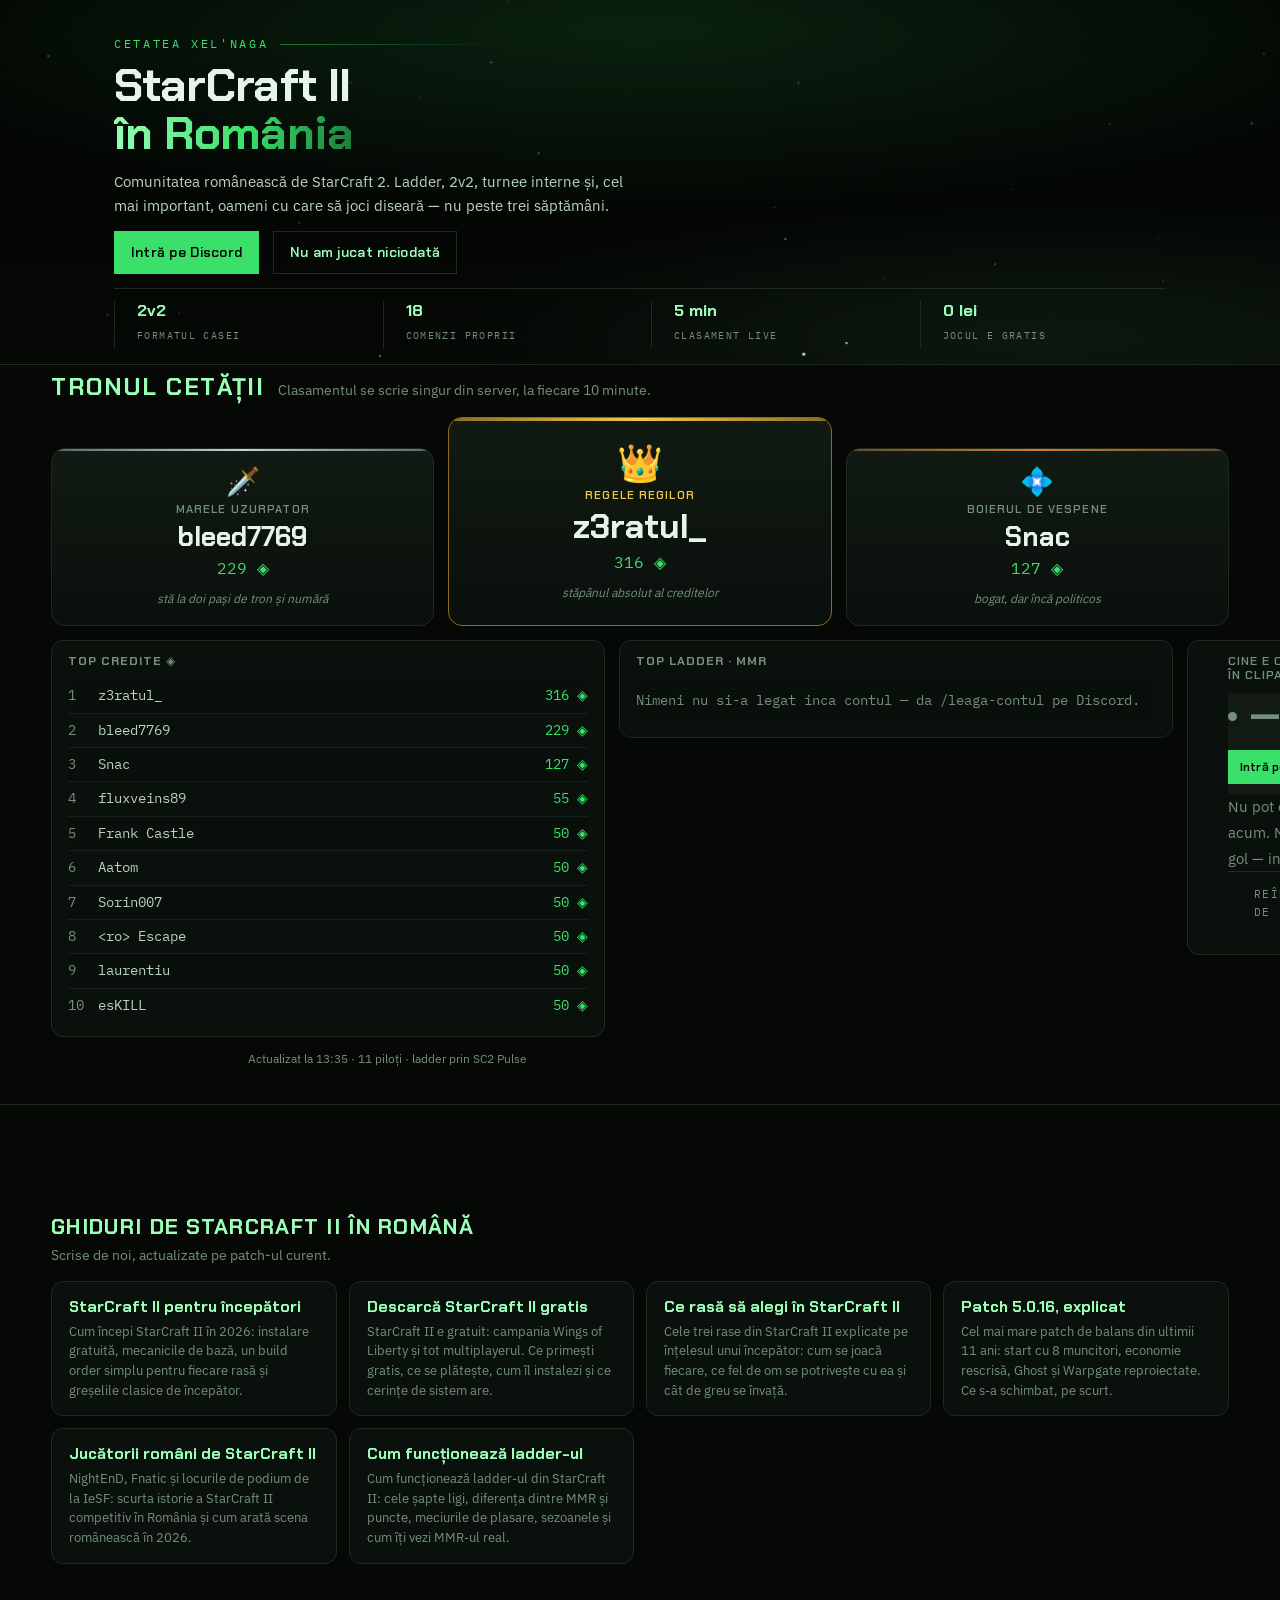
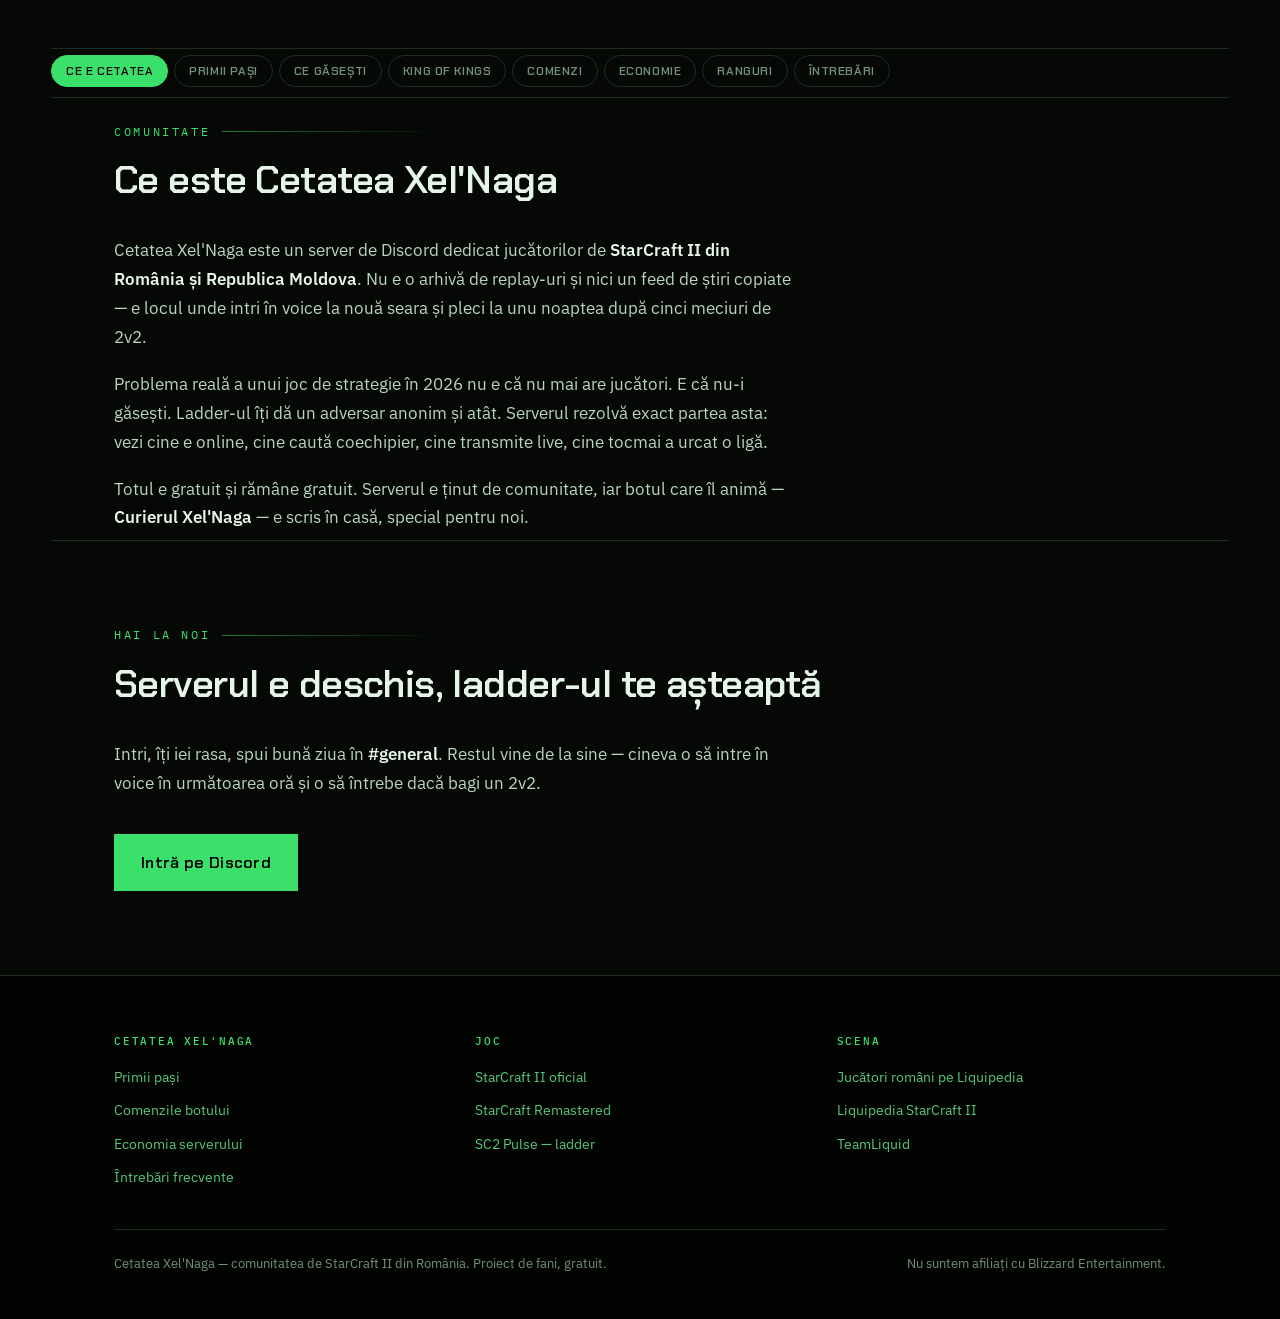
==== commit d2e54013: "Add files via upload" ====
--- a/index.html
+++ b/index.html
@@ -848,6 +848,14 @@
 .cx-tablist button[aria-selected="true"]{color:var(--void);background:var(--green);border-color:var(--green)}
 .cx-panels>section{display:none;padding-top:18px!important;padding-bottom:8px!important}
 .cx-panels>section.cx-activ{display:block}
+.cx-ghiduri{width:min(1180px,92vw);margin:26px auto 0}
+.cx-ghiduri h2{font-family:var(--display);text-transform:uppercase;letter-spacing:.06em;font-size:clamp(1.05rem,2.2vw,1.35rem);color:var(--green-lit);margin:0 0 4px}
+.cx-ghiduri>p{color:var(--muted);font-size:.86rem;margin:0 0 14px}
+.cx-gr{display:grid;grid-template-columns:repeat(auto-fit,minmax(255px,1fr));gap:12px}
+.cx-gh{display:block;background:var(--hull);border:1px solid var(--line);border-radius:12px;padding:15px 17px;text-decoration:none;transition:.15s}
+.cx-gh:hover{border-color:var(--green-dim);background:var(--hull-2)}
+.cx-gh b{display:block;color:var(--green-lit);font-family:var(--display);font-size:.98rem;margin-bottom:5px;line-height:1.25}
+.cx-gh span{color:var(--muted);font-size:.82rem;line-height:1.5;display:block}
 </style></head>
 <body>
 <header class="hero">
@@ -913,7 +921,7 @@
 
 
 
-<div class="cx-tabs" id="cx-ghid"><div class="cx-tablist" role="tablist"><button type="button" role="tab" aria-controls="comunitate" aria-selected="true">Ce e Cetatea</button><button type="button" role="tab" aria-controls="primii-pasi" aria-selected="false">Primii pași</button><button type="button" role="tab" aria-controls="server" aria-selected="false">Ce găsești</button><button type="button" role="tab" aria-controls="king-of-kings" aria-selected="false">King of Kings</button><button type="button" role="tab" aria-controls="comenzi" aria-selected="false">Comenzi</button><button type="button" role="tab" aria-controls="economie" aria-selected="false">Economie</button><button type="button" role="tab" aria-controls="ranguri" aria-selected="false">Ranguri</button><button type="button" role="tab" aria-controls="intrebari" aria-selected="false">Întrebări</button></div><div class="cx-panels"><section id="comunitate" class="cx-activ">
+<section class="cx-ghiduri" id="ghiduri"><h2>Ghiduri de StarCraft II în română</h2><p>Scrise de noi, actualizate pe patch-ul curent.</p><div class="cx-gr"><a class="cx-gh" href="/incepatori.html"><b>StarCraft II pentru începători</b><span>Cum începi StarCraft II în 2026: instalare gratuită, mecanicile de bază, un build order simplu pentru fiecare rasă și greșelile clasice de începător.</span></a><a class="cx-gh" href="/descarca-starcraft-2.html"><b>Descarcă StarCraft II gratis</b><span>StarCraft II e gratuit: campania Wings of Liberty și tot multiplayerul. Ce primești gratis, ce se plătește, cum îl instalezi și ce cerințe de sistem are.</span></a><a class="cx-gh" href="/rase.html"><b>Ce rasă să alegi în StarCraft II</b><span>Cele trei rase din StarCraft II explicate pe înțelesul unui începător: cum se joacă fiecare, ce fel de om se potrivește cu ea și cât de greu se învață.</span></a><a class="cx-gh" href="/patch-5-0-16.html"><b>Patch 5.0.16, explicat</b><span>Cel mai mare patch de balans din ultimii 11 ani: start cu 8 muncitori, economie rescrisă, Ghost și Warpgate reproiectate. Ce s-a schimbat, pe scurt.</span></a><a class="cx-gh" href="/jucatori-romani.html"><b>Jucătorii români de StarCraft II</b><span>NightEnD, Fnatic și locurile de podium de la IeSF: scurta istorie a StarCraft II competitiv în România și cum arată scena românească în 2026.</span></a><a class="cx-gh" href="/ladder.html"><b>Cum funcționează ladder-ul</b><span>Cum funcționează ladder-ul din StarCraft II: cele șapte ligi, diferența dintre MMR și puncte, meciurile de plasare, sezoanele și cum îți vezi MMR-ul real.</span></a></div></section><div class="cx-tabs" id="cx-ghid"><div class="cx-tablist" role="tablist"><button type="button" role="tab" aria-controls="comunitate" aria-selected="true">Ce e Cetatea</button><button type="button" role="tab" aria-controls="primii-pasi" aria-selected="false">Primii pași</button><button type="button" role="tab" aria-controls="server" aria-selected="false">Ce găsești</button><button type="button" role="tab" aria-controls="king-of-kings" aria-selected="false">King of Kings</button><button type="button" role="tab" aria-controls="comenzi" aria-selected="false">Comenzi</button><button type="button" role="tab" aria-controls="economie" aria-selected="false">Economie</button><button type="button" role="tab" aria-controls="ranguri" aria-selected="false">Ranguri</button><button type="button" role="tab" aria-controls="intrebari" aria-selected="false">Întrebări</button></div><div class="cx-panels"><section id="comunitate" class="cx-activ">
   <div class="shell">
     <div class="sec-head">
       <p class="eyebrow">Comunitate</p>
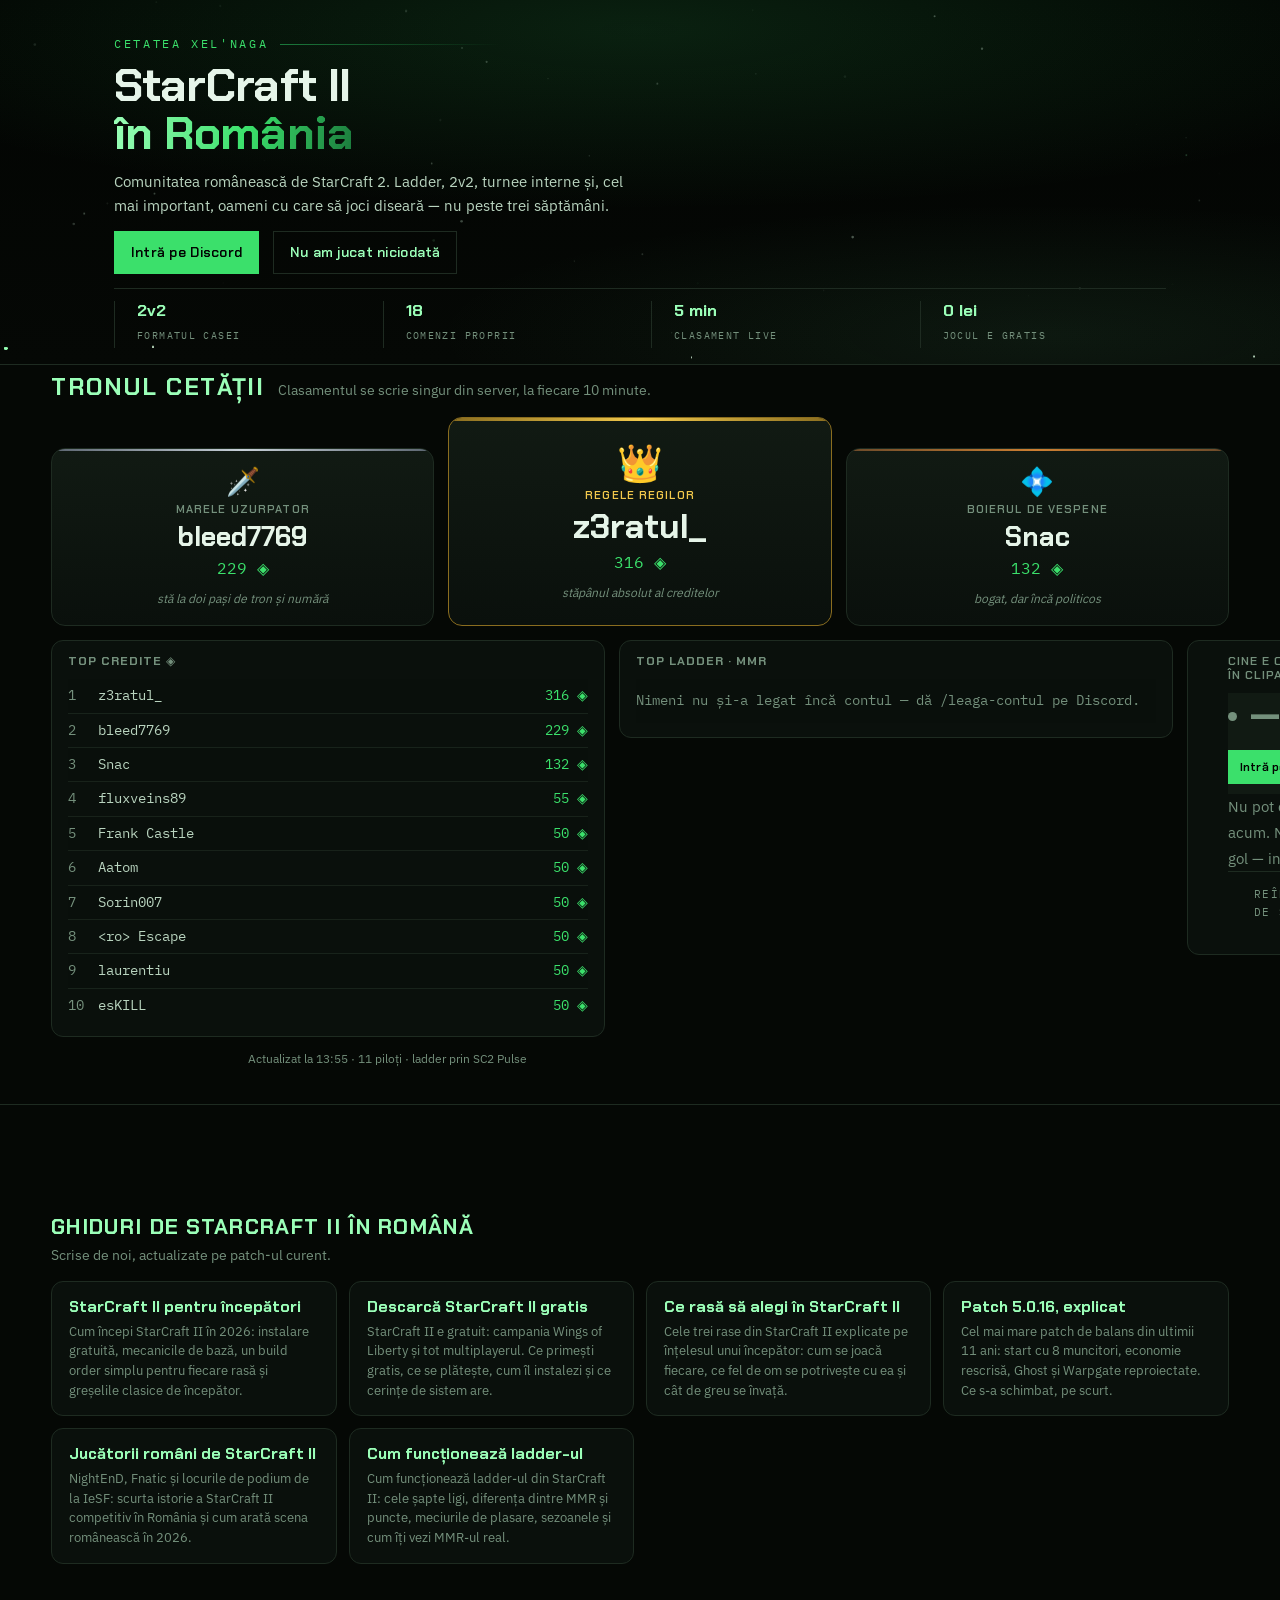
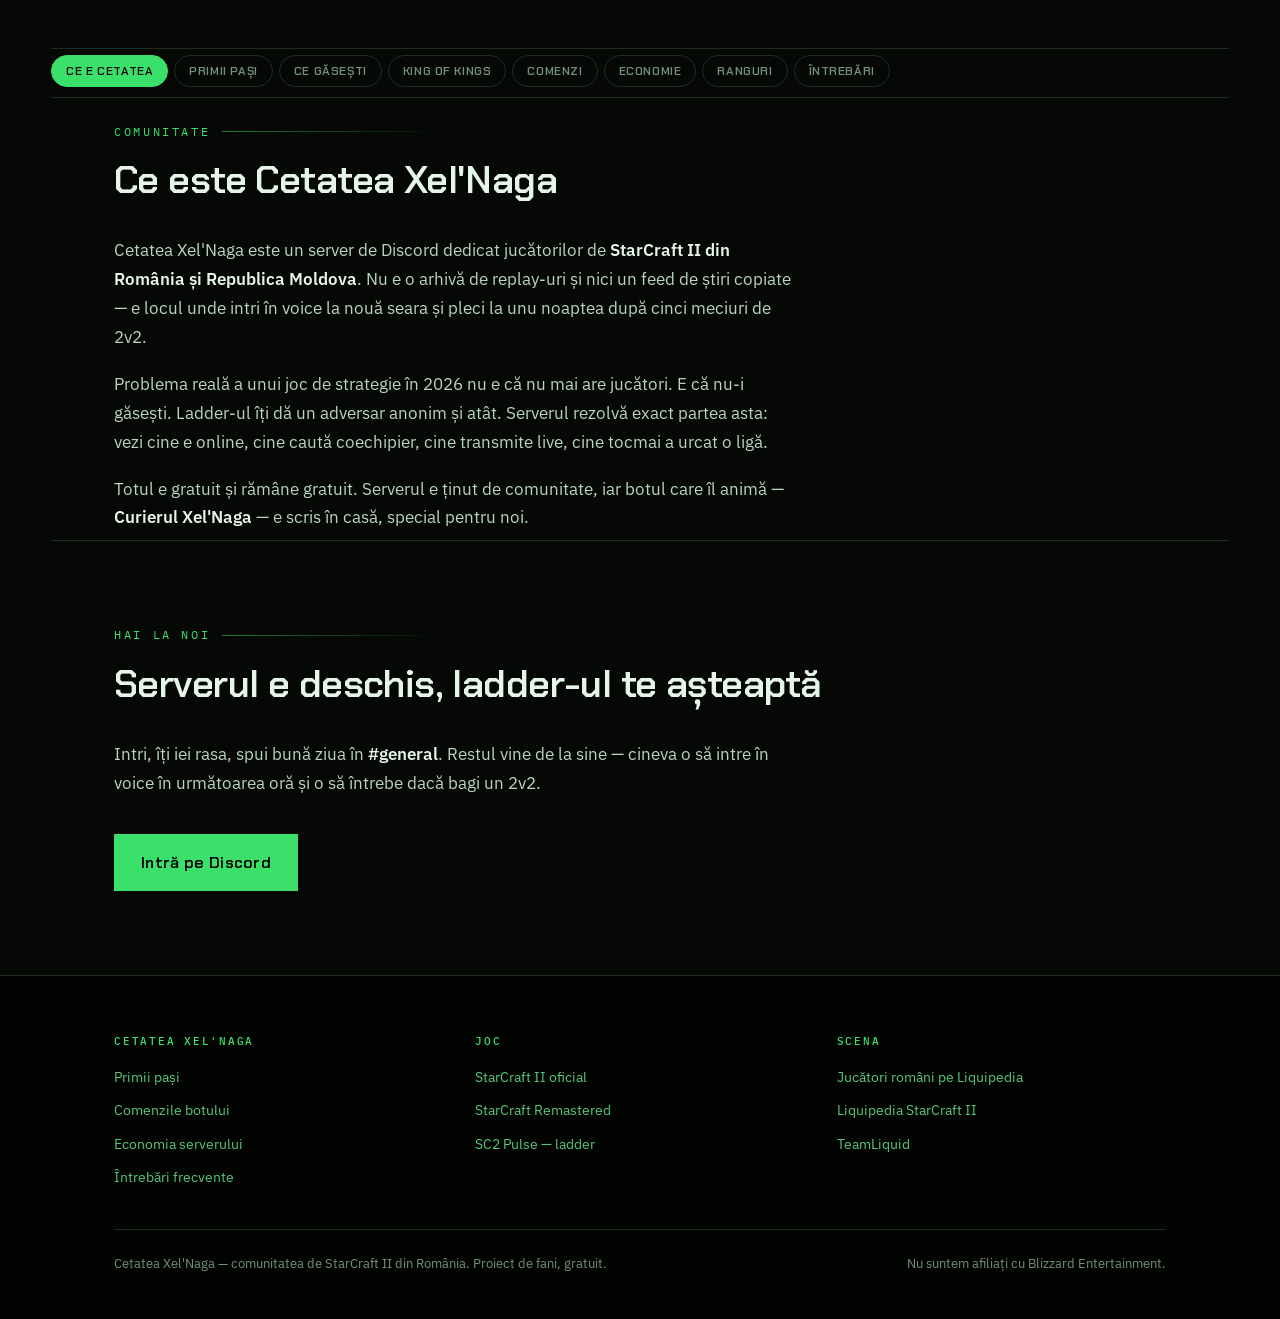
==== commit ab326cf3: "Add files via upload" ====
--- a/index.html
+++ b/index.html
@@ -1451,7 +1451,7 @@
     }).join("");
   }
   fetch("/clasament.json?v=" + Date.now(), { cache: "no-store" }).then(function(r){ return r.ok ? r.json() : null; }).then(function(d){
-    if (!d) { gol("cx-t-credite", "Clasamentul apare imediat ce botul incepe sa publice."); gol("cx-t-ladder", "\u2014"); return; }
+    if (!d) { gol("cx-t-credite", "Clasamentul apare imediat ce botul \u00eencepe s\u0103 publice."); gol("cx-t-ladder", "\u2014"); return; }
     (d.regi || []).forEach(function(r){
       var c = document.querySelector(".cx-k--" + r.loc); if (!c) return;
       c.querySelector(".cx-k-nume").textContent = r.nume;
@@ -1467,7 +1467,7 @@
       var ora = ("0" + t.getHours()).slice(-2) + ":" + ("0" + t.getMinutes()).slice(-2);
       n.textContent = "Actualizat la " + ora + " \u00b7 " + ((d.statistici && d.statistici.piloti) || (d.credite || []).length) + " pilo\u021bi \u00b7 ladder prin SC2 Pulse";
     }
-    if (!(d.ladder || []).length) gol("cx-t-ladder", "Nimeni nu si-a legat inca contul \u2014 da /leaga-contul pe Discord.");
+    if (!(d.ladder || []).length) gol("cx-t-ladder", "Nimeni nu \u0219i-a legat \u00eenc\u0103 contul \u2014 d\u0103 /leaga-contul pe Discord.");
   }).catch(function(){});
 })();
 </script></body></html>
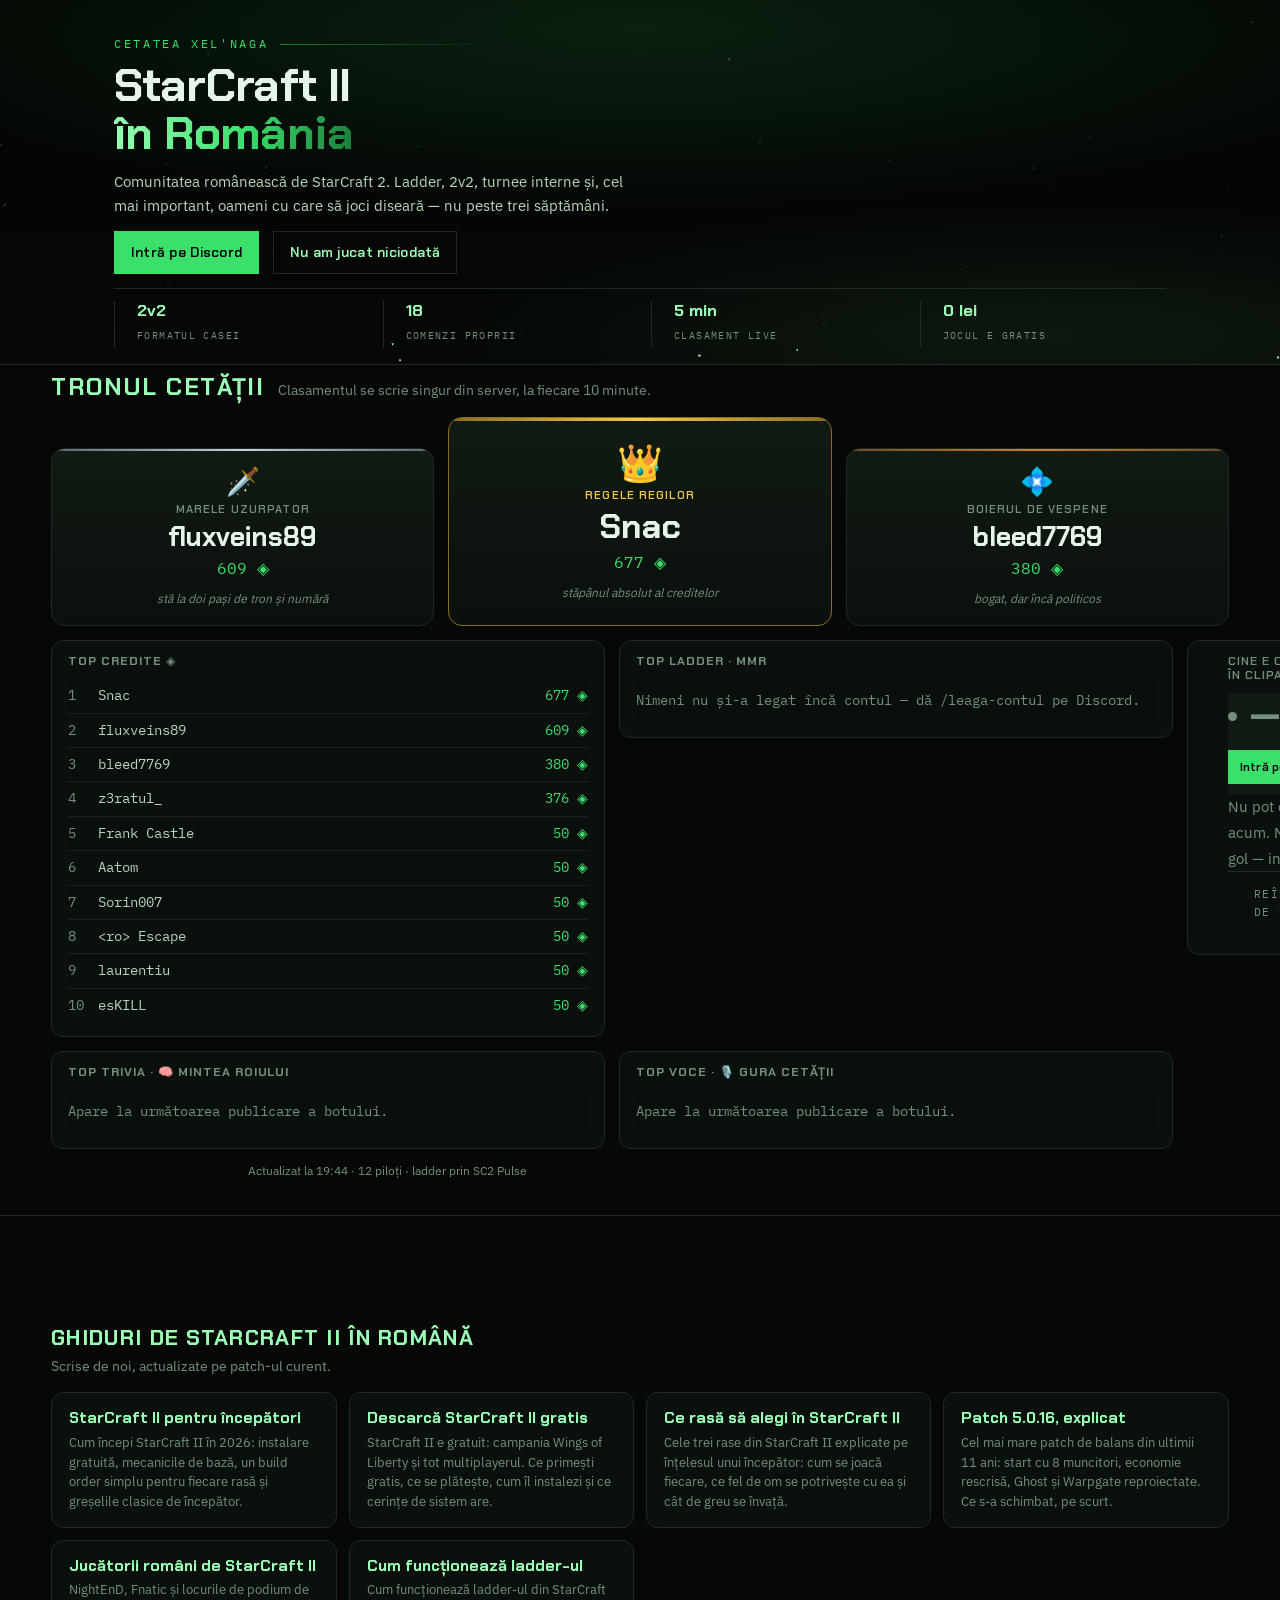
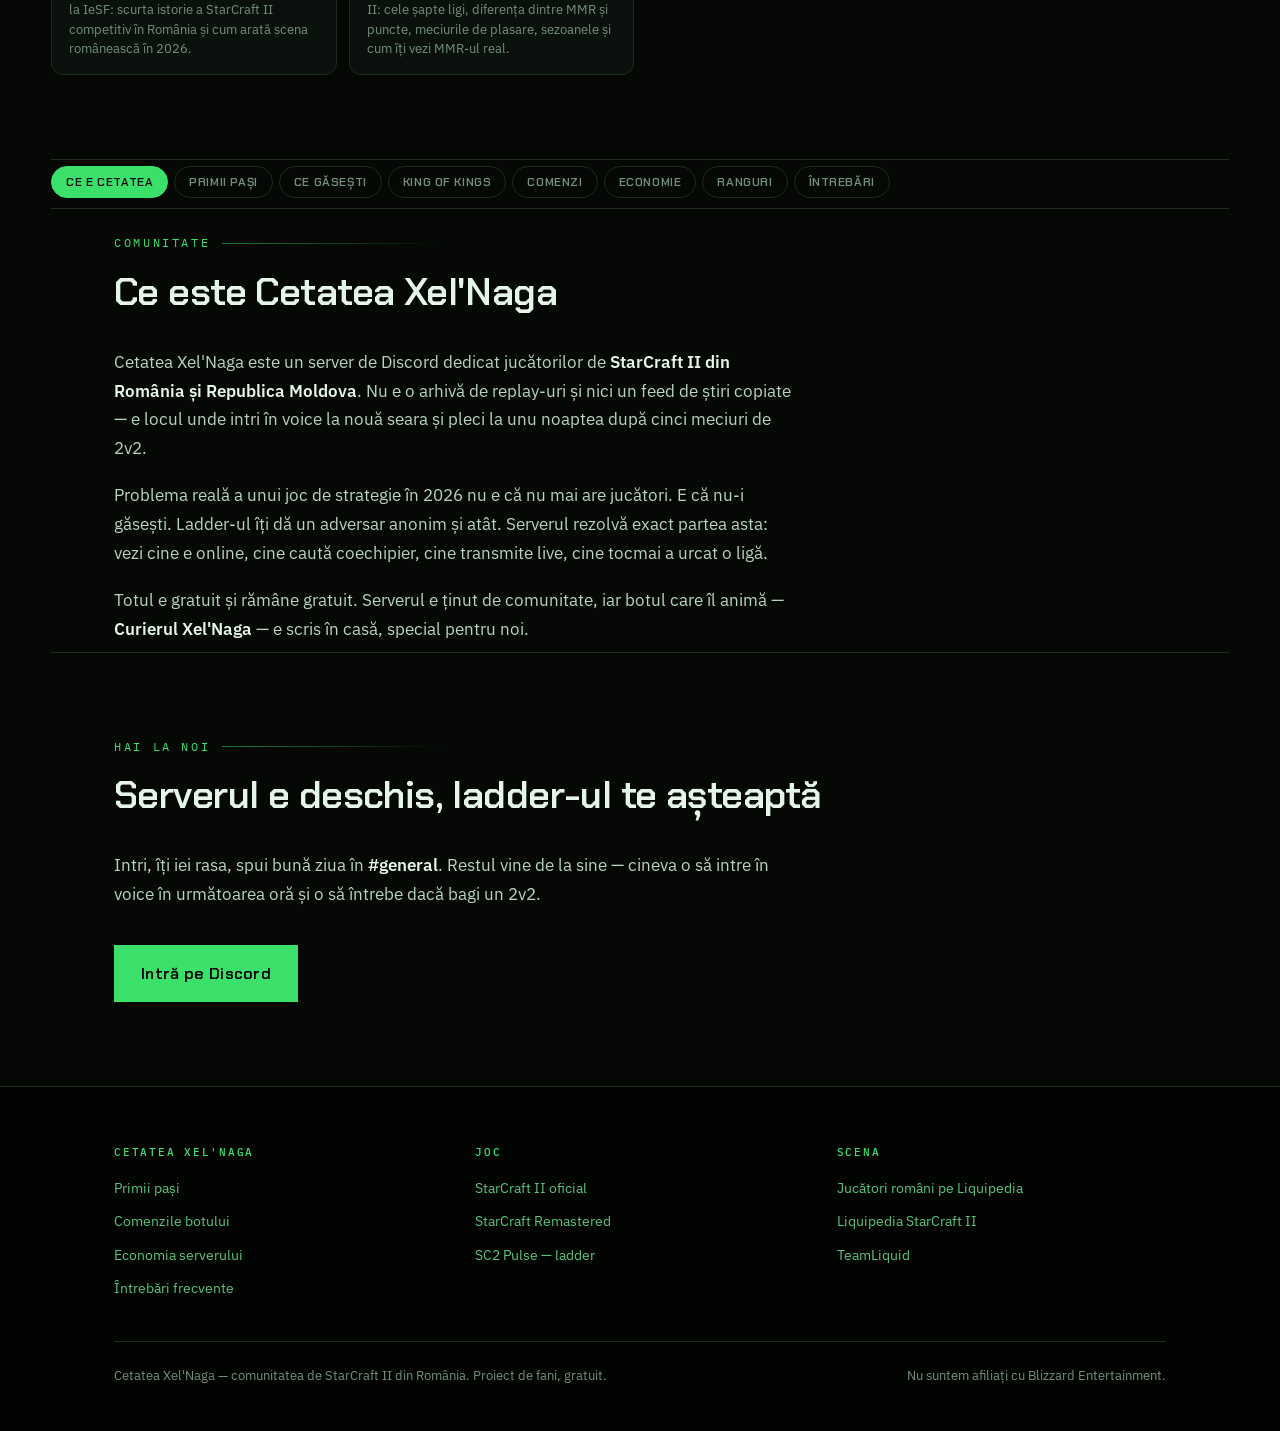
==== commit 56469445: "site: topurile trivia si voce in Tronul Cetatii" ====
--- a/index.html
+++ b/index.html
@@ -901,7 +901,7 @@
       <p class="live-foot" id="live-foot">Date live de la Discord</p>
     </div>
   </div>
-</section></div></div><p class="cx-nota" id="cx-nota">Clasamentul se aprinde imediat ce botul începe să publice.</p></div></section>
+</section></div><div class="cx-card"><h3>Top trivia · 🧠 Mintea Roiului</h3><table class="cx-tab-num" id="cx-t-trivia"><tbody><tr><td class="n" colspan="4" style="color:var(--muted);padding:10px 0">Clasamentul se încarcă…</td></tr></tbody></table></div><div class="cx-card"><h3>Top voce · 🎙️ Gura Cetății</h3><table class="cx-tab-num" id="cx-t-voce"><tbody><tr><td class="n" colspan="4" style="color:var(--muted);padding:10px 0">Clasamentul se încarcă…</td></tr></tbody></table></div></div><p class="cx-nota" id="cx-nota">Clasamentul se aprinde imediat ce botul începe să publice.</p></div></section>
 
 
 
@@ -1015,7 +1015,7 @@
       <div class="cell">
         <h3>Trivia SC2 <em>non-stop</em></h3>
         <p>
-          O întrebare la fiecare 10 minute în <strong>#trivia</strong>, zi și noapte. Build-uri,
+          O întrebare pe minut în <strong>#trivia</strong>, zi și noapte. Build-uri,
           unități, istoria e-sportului. Răspunsul corect aduce credite — și, în timp, o reputație.
         </p>
       </div>
@@ -1451,7 +1451,7 @@
     }).join("");
   }
   fetch("/clasament.json?v=" + Date.now(), { cache: "no-store" }).then(function(r){ return r.ok ? r.json() : null; }).then(function(d){
-    if (!d) { gol("cx-t-credite", "Clasamentul apare imediat ce botul \u00eencepe s\u0103 publice."); gol("cx-t-ladder", "\u2014"); return; }
+    if (!d) { gol("cx-t-credite", "Clasamentul apare imediat ce botul \u00eencepe s\u0103 publice."); gol("cx-t-ladder", "\u2014"); gol("cx-t-trivia", "—"); gol("cx-t-voce", "—"); return; }
     (d.regi || []).forEach(function(r){
       var c = document.querySelector(".cx-k--" + r.loc); if (!c) return;
       c.querySelector(".cx-k-nume").textContent = r.nume;
@@ -1461,6 +1461,10 @@
     });
     umple("cx-t-credite", d.credite, function(x){ return x.credite + " \u25c8"; }, null);
     umple("cx-t-ladder", d.ladder, function(x){ return x.mmr + " MMR"; }, function(x){ return [x.liga, x.rasa].filter(Boolean).join(" \u00b7 "); });
+    umple("cx-t-trivia", d.trivia, function(x){ return x.victorii + " victorii"; }, null);
+    umple("cx-t-voce", d.voce, function(x){ return Math.floor(x.minute / 60) + "h " + (x.minute % 60) + "m"; }, null);
+    if (!(d.trivia || []).length) gol("cx-t-trivia", "Apare la următoarea publicare a botului.");
+    if (!(d.voce || []).length) gol("cx-t-voce", "Apare la următoarea publicare a botului.");
     var n = document.getElementById("cx-nota");
     if (n && d.generat) {
       var t = new Date(d.generat);
